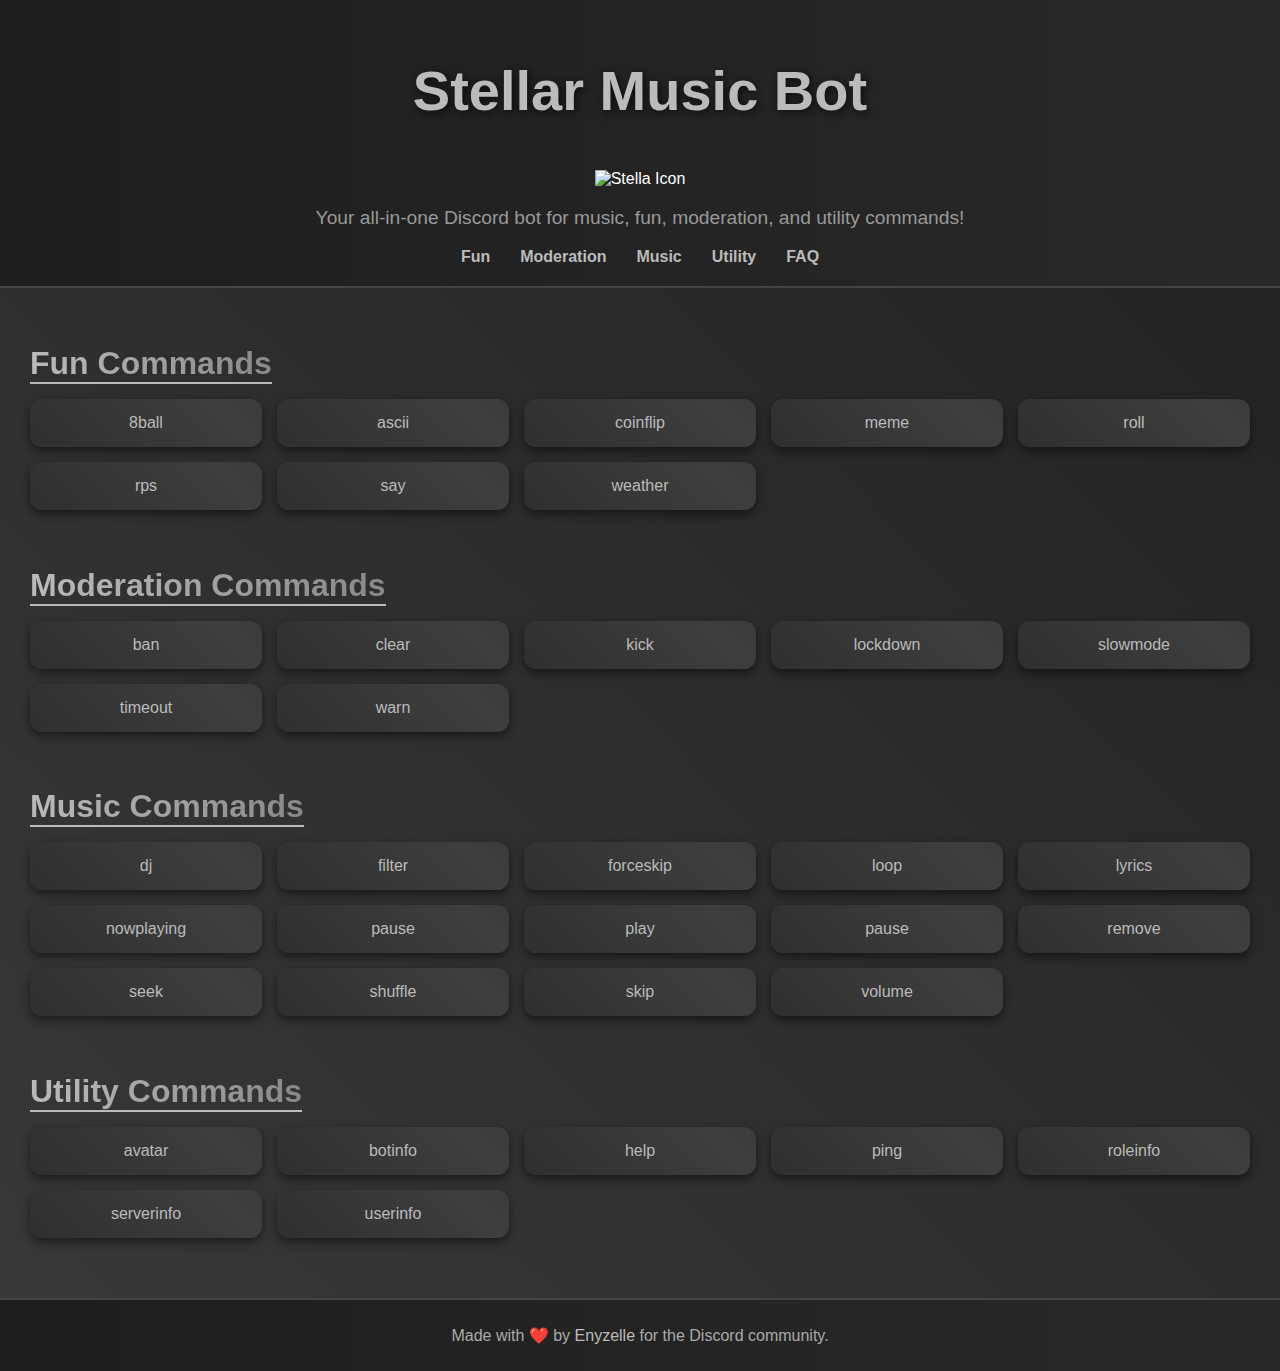
==== commands.html @ a05f5c88 "Add files via upload" ====
<!DOCTYPE html>
<html lang="en">
<head>
    <meta charset="UTF-8">
    <meta name="viewport" content="width=device-width, initial-scale=1.0">
    <meta name="description" content="Command List for Stellar Music Bot">
    <link rel="icon" type="image/x-icon" href="assets/img/logo.png">
    <title>Stellar Music Bot Commands</title>
    <style>
        body {
            margin: 0;
            font-family: Arial, sans-serif;
            background: linear-gradient(45deg, #2c2c2c, #3e3e3e, #1e1e1e, #292929);
            background-size: 400% 400%;
            animation: gradientBG 15s ease infinite;
            color: #fff;
            overflow-x: hidden;
        }

        @keyframes gradientBG {
            0% { background-position: 0% 50%; }
            50% { background-position: 100% 50%; }
            100% { background-position: 0% 50%; }
        }

        header {
            text-align: center;
            padding: 20px;
            background: linear-gradient(to right, #1e1e1e, #292929);
            border-bottom: 2px solid #444;
            animation: headerMove 10s infinite alternate;
        }

        @keyframes headerMove {
            0% { background-position: 0%; }
            100% { background-position: 100%; }
        }

        header h1 {
            font-size: 3.5rem;
            color: #bbb;
            text-shadow: 2px 2px 8px rgba(0, 0, 0, 0.7);
        }

        header img {
            width: 80px;
            margin-top: 10px;
            animation: bounce 2s infinite;
        }

        @keyframes bounce {
            0%, 100% { transform: translateY(0); }
            50% { transform: translateY(-10px); }
        }

        header p {
            font-size: 1.2rem;
            color: #999;
        }

        nav {
            display: flex;
            justify-content: center;
            margin-top: 15px;
        }

        nav a {
            margin: 0 15px;
            text-decoration: none;
            color: #bbb;
            font-weight: bold;
            position: relative;
            overflow: hidden;
        }

        nav a::before {
            content: '';
            position: absolute;
            width: 100%;
            height: 3px;
            background: #bbb;
            bottom: 0;
            left: -100%;
            transition: 0.4s;
        }

        nav a:hover::before {
            left: 0;
        }

        .container {
            padding: 30px;
        }

        .category {
            margin-bottom: 30px;
        }

        .category h2 {
            font-size: 2rem;
            margin-bottom: 15px;
            border-bottom: 2px solid #bbb;
            display: inline-block;
            background: linear-gradient(to right, #bbb, #888);
            -webkit-background-clip: text;
            -webkit-text-fill-color: transparent;
        }

        .commands {
            display: grid;
            grid-template-columns: repeat(auto-fit, minmax(200px, 1fr));
            gap: 15px;
        }

        .command {
            background: linear-gradient(45deg, #2c2c2c, #3e3e3e, #2c2c2c);
            background-size: 200% 200%;
            padding: 15px;
            border-radius: 12px;
            box-shadow: 0 4px 10px rgba(0, 0, 0, 0.5);
            text-align: center;
            font-size: 1rem;
            transition: transform 0.3s, background 0.5s;
            color: #bbb;
            cursor: pointer;
        }

        .command:hover {
            transform: scale(1.1);
            background: linear-gradient(to right, #bbb, #888);
            color: #000;
        }

        footer {
            text-align: center;
            padding: 10px;
            background: linear-gradient(to right, #1e1e1e, #292929);
            border-top: 2px solid #444;
            color: #aaa;
            animation: footerMove 10s infinite alternate;
        }

        @keyframes footerMove {
            0% { background-position: 100%; }
            100% { background-position: 0%; }
        }

        footer a {
            color: #bbb;
            text-decoration: none;
        }

        /* Modal Styles */
        .modal {
            display: none;
            position: fixed;
            top: 0;
            left: 0;
            width: 100%;
            height: 100%;
            background: rgba(0, 0, 0, 0.8);
            justify-content: center;
            align-items: center;
        }

        .modal-content {
            background: #292929;
            padding: 20px;
            border-radius: 12px;
            text-align: center;
            color: #fff;
            width: 80%;
            max-width: 500px;
        }

        .modal-content h3 {
            margin-bottom: 15px;
        }

        .modal-content p {
            font-size: 1rem;
        }

        .close {
            background: #bbb;
            color: #000;
            border: none;
            padding: 10px 20px;
            border-radius: 8px;
            cursor: pointer;
            margin-top: 15px;
        }
    </style>
</head>
<body>
    <header>
        <h1>Stellar Music Bot</h1>
        <img src="assets/img/logo.png" alt="Stella Icon" width="10000">
        <p>Your all-in-one Discord bot for music, fun, moderation, and utility commands!</p>
        <nav>
            <a href="#fun">Fun</a>
            <a href="#moderation">Moderation</a>
            <a href="#music">Music</a>
            <a href="#utility">Utility</a>
            <a href="faq.html">FAQ</a>
        </nav>
    </header>

    <div class="container">
        <div class="category" id="fun">
            <h2>Fun Commands</h2>
            <div class="commands">
                <div class="command" data-command="!8ball" data-description="Ask the magic 8-ball a question.">8ball</div>
                <div class="command" data-command="!ascii" data-description="Convert text to ASCII art.">ascii</div>
                <div class="command" data-command="!coinflip" data-description="Flip a coin.">coinflip</div>
                <div class="command" data-command="!meme" data-description="Get a random meme.">meme</div>
                <div class="command" data-command="!roll" data-description="Roll a dice with custom sides.">roll</div>
                <div class="command" data-command="!rps" data-description="Play Rock, Paper, Scissors.">rps</div>
                <div class="command" data-command="!say" data-description="Make the bot say something.">say</div>
                <div class="command" data-command="!weather" data-description="Get weather information for a location.">weather</div>
            </div>
        </div>

        <div class="category" id="moderation">
            <h2>Moderation Commands</h2>
            <div class="commands">
                <div class="command" data-command="!ban" data-description="Ban a member from the server.">ban</div>
                <div class="command" data-command="!clear" data-description="Clear messages from the channel.">clear</div>
                <div class="command" data-command="!kick" data-description="Kick a member from the server.">kick</div>
                <div class="command" data-command="!lockdown" data-description="Lock/unlock the current channel.">lockdown</div>
                <div class="command" data-command="!slowmode" data-description="Set channel slowmode.">slowmode</div>
                <div class="command" data-command="!timeout" data-description="Timeout a member.">timeout</div>
                <div class="command" data-command="!warn" data-description="Warn a member.">warn</div>
            </div>
        </div>

        <div class="category" id="music">
            <h2>Music Commands</h2>
            <div class="commands">
                <div class="command" data-command="!dj" data-description="Manage DJ role settings.">dj</div>
                <div class="command" data-command="!filter" data-description="Apply audio filters to the music.">filter</div>
                <div class="command" data-command="!forceskip" data-description="Force skip the current song (DJ only).">forceskip</div>
                <div class="command" data-command="!loop" data-description="Toggle loop mode (off/track/queue).">loop</div>
                <div class="command" data-command="!lyrics" data-description="Get lyrics for the current song or search for lyrics.">lyrics</div>
                <div class="command" data-command="!nowplaying" data-description="Show currently playing track.">nowplaying</div>
                <div class="command" data-command="!pause" data-description="Pause the current track.">pause</div>
                <div class="command" data-command="!play" data-description="Play a song or add it to queue.">play</div>
                <div class="command" data-command="!queue" data-description="Display the current queue.">pause</div>
                <div class="command" data-command="!remove" data-description="Remove a song from the queue (DJ only).">remove</div>
                <div class="command" data-command="!seek" data-description="Seek to a specific position in the current track.">seek</div>
                <div class="command" data-command="!shuffle" data-description="Shuffle the current queue.">shuffle</div>
                <div class="command" data-command="!skip" data-description="Skip the current song.">skip</div>
                <div class="command" data-command="!volume" data-description="Adjust the music volume.">volume</div>
            </div>
        </div>

        <div class="category" id="utility">
            <h2>Utility Commands</h2>
            <div class="commands">
                <div class="command" data-command="!avatar" data-description="Get user avatar.">avatar</div>
                <div class="command" data-command="!botinfo" data-description="Display bot information.">botinfo</div>
                <div class="command" data-command="!help" data-description="Shows all of the bot\'s commands.">help</div>
                <div class="command" data-command="!ping" data-description="Check bot latency.">ping</div>
                <div class="command" data-command="!roleinfo" data-description="Get information about a role.">roleinfo</div>
                <div class="command" data-command="!serverinfo" data-description="Display information about the server.">serverinfo</div>
                <div class="command" data-command="!userinfo" data-description="Display information about a user.">userinfo</div>
            </div>
        </div>
    </div>

    <footer>
        <p>Made with ❤️ by <a href="https://github.com/Enyzelle">Enyzelle</a> for the Discord community.</p>
    </footer>

    <div class="modal" id="commandModal">
        <div class="modal-content">
            <h3 id="modalCommand"></h3>
            <p id="modalDescription"></p>
            <button class="close" onclick="closeModal()">Close</button>
        </div>
    </div>

    <script>
        const commands = document.querySelectorAll('.command');
        const modal = document.getElementById('commandModal');
        const modalCommand = document.getElementById('modalCommand');
        const modalDescription = document.getElementById('modalDescription');

        commands.forEach(command => {
            command.addEventListener('click', () => {
                modalCommand.textContent = `Command: ${command.dataset.command}`;
                modalDescription.textContent = `Description: ${command.dataset.description}`;
                modal.style.display = 'flex';
            });
        });

        function closeModal() {
            modal.style.display = 'none';
        }
    </script>
</body>
</html>
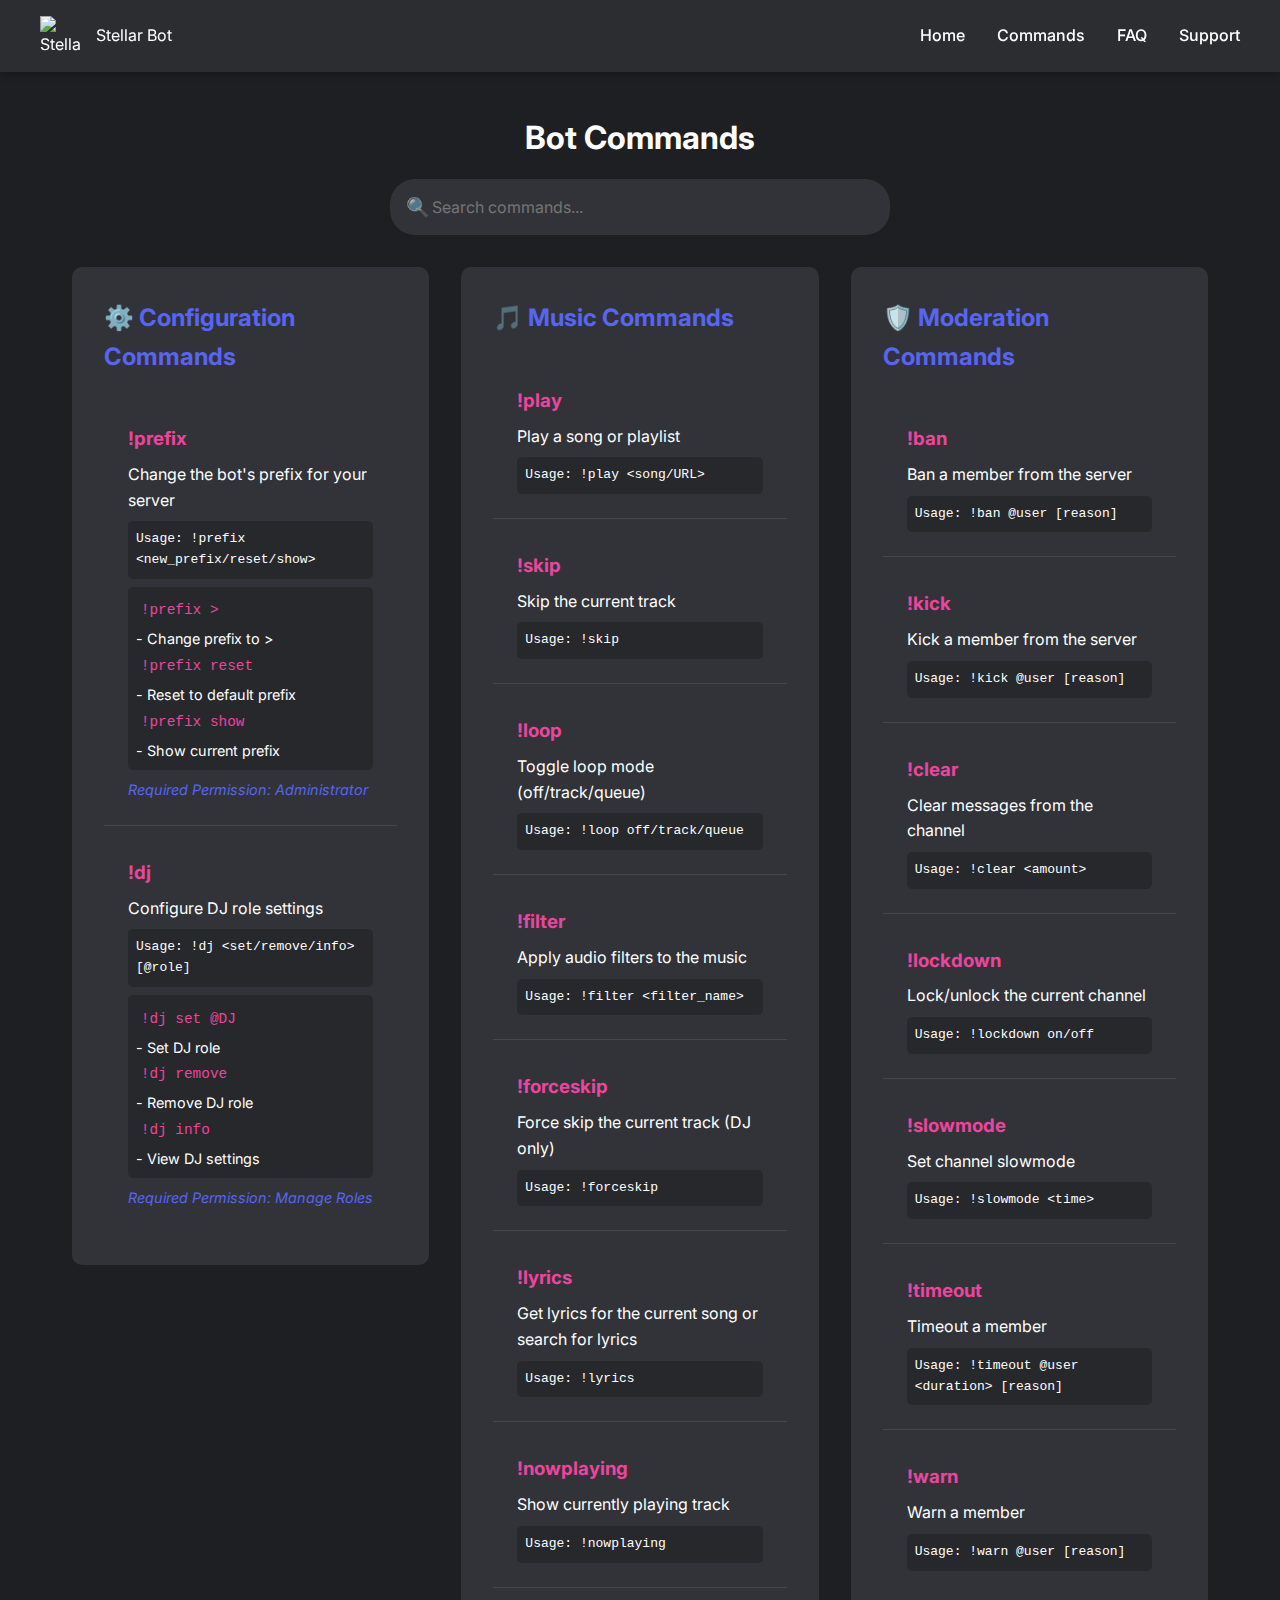
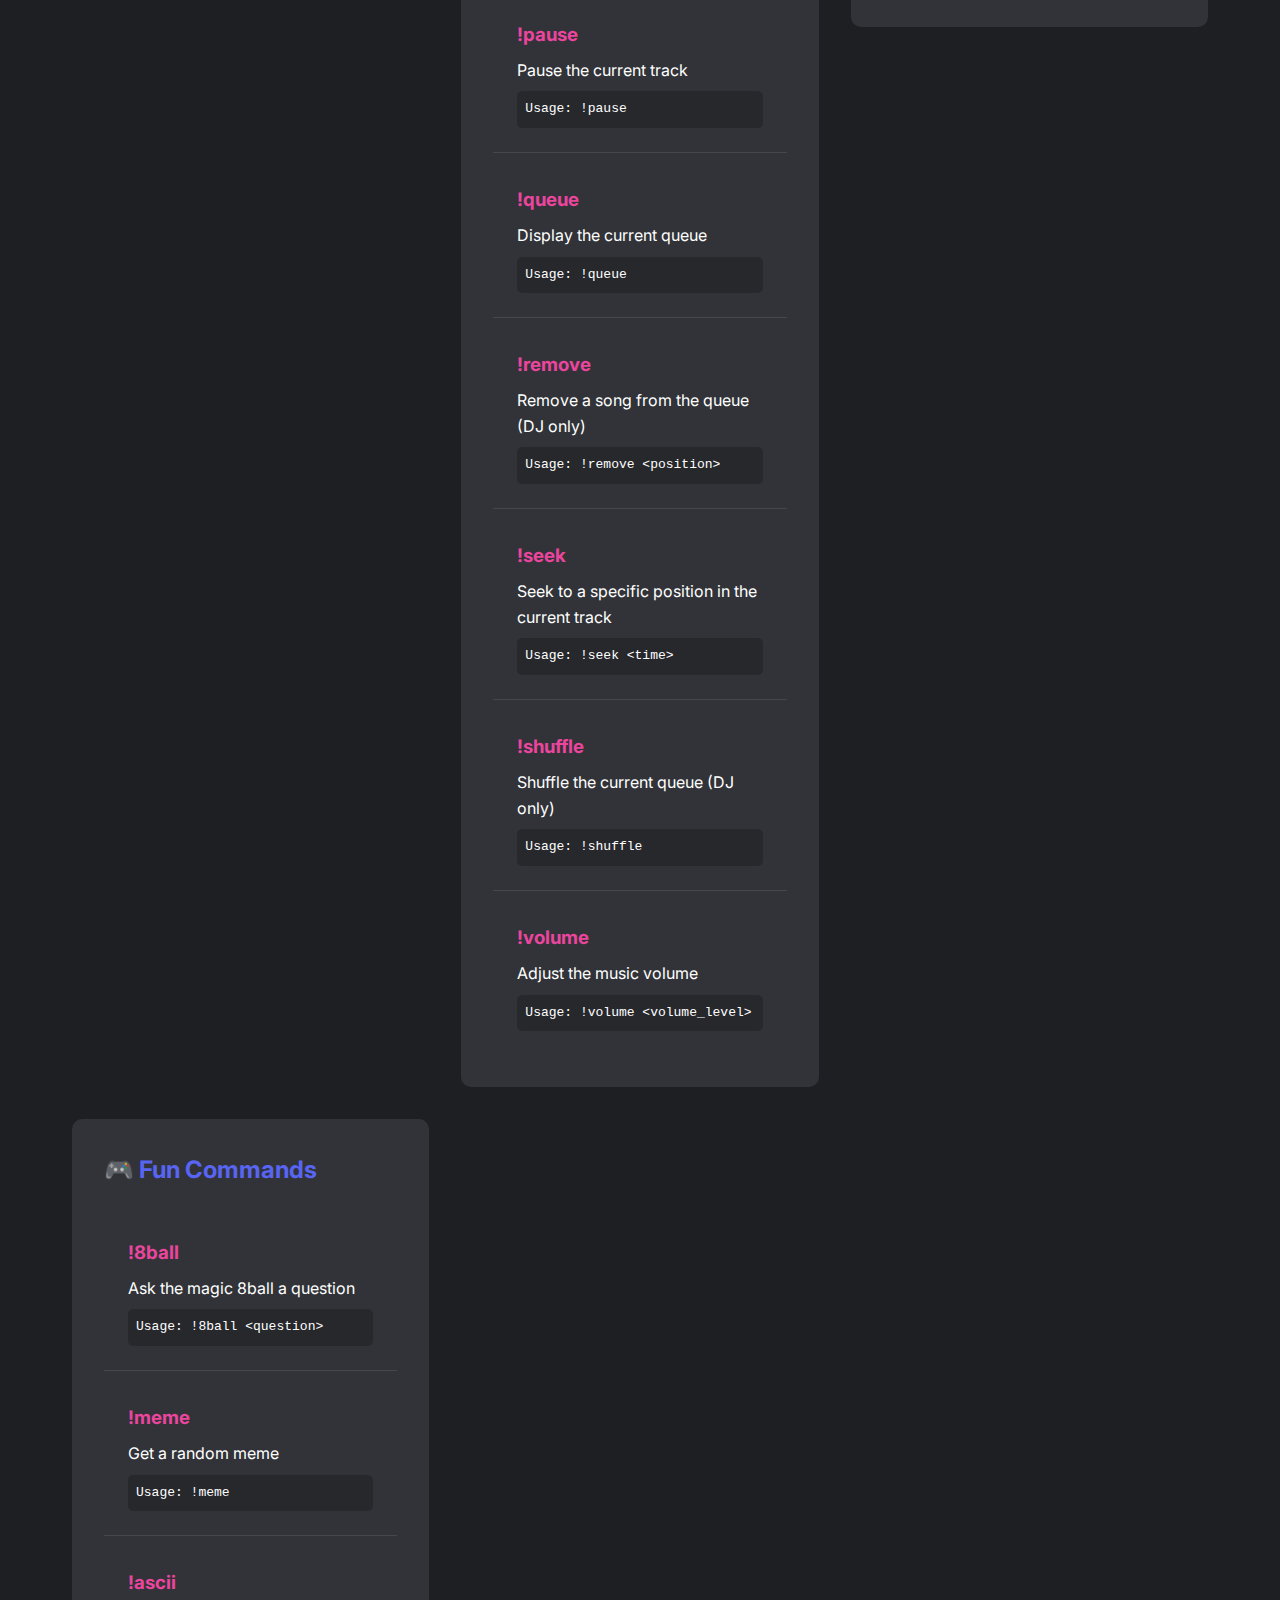
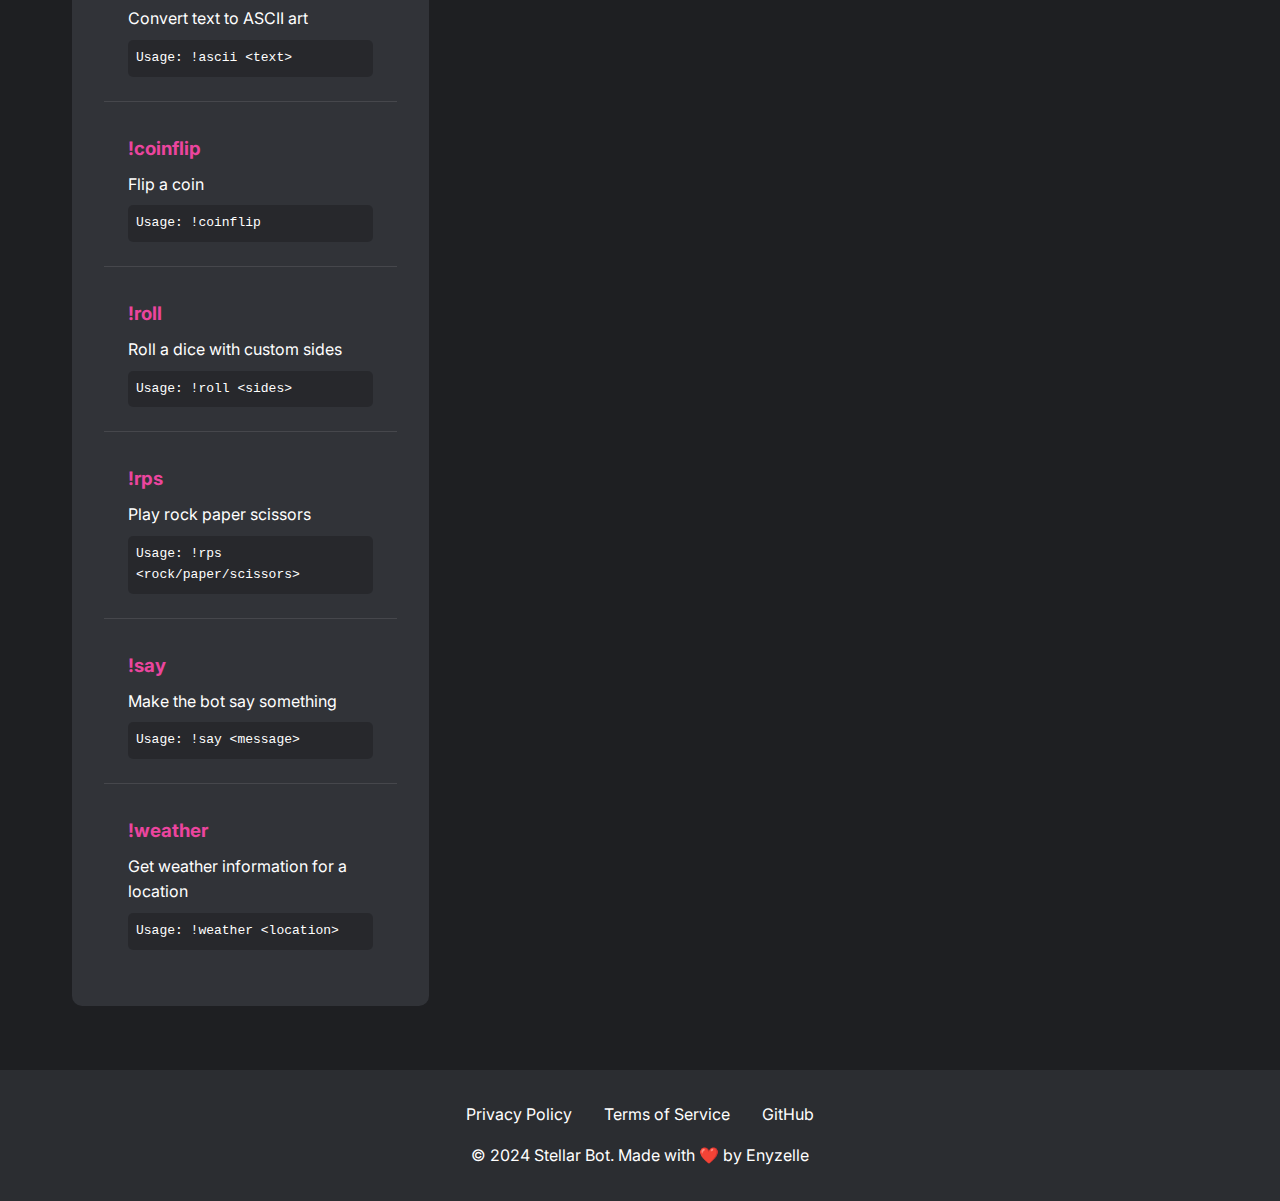
==== commit 3c04911c: "Add files via upload" ====
--- a/commands.html
+++ b/commands.html
@@ -3,300 +3,246 @@
 <head>
     <meta charset="UTF-8">
     <meta name="viewport" content="width=device-width, initial-scale=1.0">
-    <meta name="description" content="Command List for Stellar Music Bot">
-    <link rel="icon" type="image/x-icon" href="assets/img/logo.png">
-    <title>Stellar Music Bot Commands</title>
-    <style>
-        body {
-            margin: 0;
-            font-family: Arial, sans-serif;
-            background: linear-gradient(45deg, #2c2c2c, #3e3e3e, #1e1e1e, #292929);
-            background-size: 400% 400%;
-            animation: gradientBG 15s ease infinite;
-            color: #fff;
-            overflow-x: hidden;
-        }
-
-        @keyframes gradientBG {
-            0% { background-position: 0% 50%; }
-            50% { background-position: 100% 50%; }
-            100% { background-position: 0% 50%; }
-        }
-
-        header {
-            text-align: center;
-            padding: 20px;
-            background: linear-gradient(to right, #1e1e1e, #292929);
-            border-bottom: 2px solid #444;
-            animation: headerMove 10s infinite alternate;
-        }
-
-        @keyframes headerMove {
-            0% { background-position: 0%; }
-            100% { background-position: 100%; }
-        }
-
-        header h1 {
-            font-size: 3.5rem;
-            color: #bbb;
-            text-shadow: 2px 2px 8px rgba(0, 0, 0, 0.7);
-        }
-
-        header img {
-            width: 80px;
-            margin-top: 10px;
-            animation: bounce 2s infinite;
-        }
-
-        @keyframes bounce {
-            0%, 100% { transform: translateY(0); }
-            50% { transform: translateY(-10px); }
-        }
-
-        header p {
-            font-size: 1.2rem;
-            color: #999;
-        }
-
-        nav {
-            display: flex;
-            justify-content: center;
-            margin-top: 15px;
-        }
-
-        nav a {
-            margin: 0 15px;
-            text-decoration: none;
-            color: #bbb;
-            font-weight: bold;
-            position: relative;
-            overflow: hidden;
-        }
-
-        nav a::before {
-            content: '';
-            position: absolute;
-            width: 100%;
-            height: 3px;
-            background: #bbb;
-            bottom: 0;
-            left: -100%;
-            transition: 0.4s;
-        }
-
-        nav a:hover::before {
-            left: 0;
-        }
-
-        .container {
-            padding: 30px;
-        }
-
-        .category {
-            margin-bottom: 30px;
-        }
-
-        .category h2 {
-            font-size: 2rem;
-            margin-bottom: 15px;
-            border-bottom: 2px solid #bbb;
-            display: inline-block;
-            background: linear-gradient(to right, #bbb, #888);
-            -webkit-background-clip: text;
-            -webkit-text-fill-color: transparent;
-        }
-
-        .commands {
-            display: grid;
-            grid-template-columns: repeat(auto-fit, minmax(200px, 1fr));
-            gap: 15px;
-        }
-
-        .command {
-            background: linear-gradient(45deg, #2c2c2c, #3e3e3e, #2c2c2c);
-            background-size: 200% 200%;
-            padding: 15px;
-            border-radius: 12px;
-            box-shadow: 0 4px 10px rgba(0, 0, 0, 0.5);
-            text-align: center;
-            font-size: 1rem;
-            transition: transform 0.3s, background 0.5s;
-            color: #bbb;
-            cursor: pointer;
-        }
-
-        .command:hover {
-            transform: scale(1.1);
-            background: linear-gradient(to right, #bbb, #888);
-            color: #000;
-        }
-
-        footer {
-            text-align: center;
-            padding: 10px;
-            background: linear-gradient(to right, #1e1e1e, #292929);
-            border-top: 2px solid #444;
-            color: #aaa;
-            animation: footerMove 10s infinite alternate;
-        }
-
-        @keyframes footerMove {
-            0% { background-position: 100%; }
-            100% { background-position: 0%; }
-        }
-
-        footer a {
-            color: #bbb;
-            text-decoration: none;
-        }
-
-        /* Modal Styles */
-        .modal {
-            display: none;
-            position: fixed;
-            top: 0;
-            left: 0;
-            width: 100%;
-            height: 100%;
-            background: rgba(0, 0, 0, 0.8);
-            justify-content: center;
-            align-items: center;
-        }
-
-        .modal-content {
-            background: #292929;
-            padding: 20px;
-            border-radius: 12px;
-            text-align: center;
-            color: #fff;
-            width: 80%;
-            max-width: 500px;
-        }
-
-        .modal-content h3 {
-            margin-bottom: 15px;
-        }
-
-        .modal-content p {
-            font-size: 1rem;
-        }
-
-        .close {
-            background: #bbb;
-            color: #000;
-            border: none;
-            padding: 10px 20px;
-            border-radius: 8px;
-            cursor: pointer;
-            margin-top: 15px;
-        }
-    </style>
+    <title>Commands - Stellar Bot</title>
+    <link rel="stylesheet" href="css/style.css">
+    <link rel="preconnect" href="https://fonts.googleapis.com">
+    <link rel="preconnect" href="https://fonts.gstatic.com" crossorigin>
+    <link href="https://fonts.googleapis.com/css2?family=Inter:wght@400;500;600;700&display=swap" rel="stylesheet">
+    <link rel="icon" type="image/png" href="assets/logo.png">
 </head>
 <body>
-    <header>
-        <h1>Stellar Music Bot</h1>
-        <img src="assets/img/logo.png" alt="Stella Icon" width="10000">
-        <p>Your all-in-one Discord bot for music, fun, moderation, and utility commands!</p>
-        <nav>
-            <a href="#fun">Fun</a>
-            <a href="#moderation">Moderation</a>
-            <a href="#music">Music</a>
-            <a href="#utility">Utility</a>
-            <a href="faq.html">FAQ</a>
-        </nav>
-    </header>
-
-    <div class="container">
-        <div class="category" id="fun">
-            <h2>Fun Commands</h2>
-            <div class="commands">
-                <div class="command" data-command="!8ball" data-description="Ask the magic 8-ball a question.">8ball</div>
-                <div class="command" data-command="!ascii" data-description="Convert text to ASCII art.">ascii</div>
-                <div class="command" data-command="!coinflip" data-description="Flip a coin.">coinflip</div>
-                <div class="command" data-command="!meme" data-description="Get a random meme.">meme</div>
-                <div class="command" data-command="!roll" data-description="Roll a dice with custom sides.">roll</div>
-                <div class="command" data-command="!rps" data-description="Play Rock, Paper, Scissors.">rps</div>
-                <div class="command" data-command="!say" data-description="Make the bot say something.">say</div>
-                <div class="command" data-command="!weather" data-description="Get weather information for a location.">weather</div>
-            </div>
-        </div>
-
-        <div class="category" id="moderation">
-            <h2>Moderation Commands</h2>
-            <div class="commands">
-                <div class="command" data-command="!ban" data-description="Ban a member from the server.">ban</div>
-                <div class="command" data-command="!clear" data-description="Clear messages from the channel.">clear</div>
-                <div class="command" data-command="!kick" data-description="Kick a member from the server.">kick</div>
-                <div class="command" data-command="!lockdown" data-description="Lock/unlock the current channel.">lockdown</div>
-                <div class="command" data-command="!slowmode" data-description="Set channel slowmode.">slowmode</div>
-                <div class="command" data-command="!timeout" data-description="Timeout a member.">timeout</div>
-                <div class="command" data-command="!warn" data-description="Warn a member.">warn</div>
-            </div>
-        </div>
-
-        <div class="category" id="music">
-            <h2>Music Commands</h2>
-            <div class="commands">
-                <div class="command" data-command="!dj" data-description="Manage DJ role settings.">dj</div>
-                <div class="command" data-command="!filter" data-description="Apply audio filters to the music.">filter</div>
-                <div class="command" data-command="!forceskip" data-description="Force skip the current song (DJ only).">forceskip</div>
-                <div class="command" data-command="!loop" data-description="Toggle loop mode (off/track/queue).">loop</div>
-                <div class="command" data-command="!lyrics" data-description="Get lyrics for the current song or search for lyrics.">lyrics</div>
-                <div class="command" data-command="!nowplaying" data-description="Show currently playing track.">nowplaying</div>
-                <div class="command" data-command="!pause" data-description="Pause the current track.">pause</div>
-                <div class="command" data-command="!play" data-description="Play a song or add it to queue.">play</div>
-                <div class="command" data-command="!queue" data-description="Display the current queue.">pause</div>
-                <div class="command" data-command="!remove" data-description="Remove a song from the queue (DJ only).">remove</div>
-                <div class="command" data-command="!seek" data-description="Seek to a specific position in the current track.">seek</div>
-                <div class="command" data-command="!shuffle" data-description="Shuffle the current queue.">shuffle</div>
-                <div class="command" data-command="!skip" data-description="Skip the current song.">skip</div>
-                <div class="command" data-command="!volume" data-description="Adjust the music volume.">volume</div>
-            </div>
-        </div>
-
-        <div class="category" id="utility">
-            <h2>Utility Commands</h2>
-            <div class="commands">
-                <div class="command" data-command="!avatar" data-description="Get user avatar.">avatar</div>
-                <div class="command" data-command="!botinfo" data-description="Display bot information.">botinfo</div>
-                <div class="command" data-command="!help" data-description="Shows all of the bot\'s commands.">help</div>
-                <div class="command" data-command="!ping" data-description="Check bot latency.">ping</div>
-                <div class="command" data-command="!roleinfo" data-description="Get information about a role.">roleinfo</div>
-                <div class="command" data-command="!serverinfo" data-description="Display information about the server.">serverinfo</div>
-                <div class="command" data-command="!userinfo" data-description="Display information about a user.">userinfo</div>
+    <!-- Navigation -->
+    <nav class="navbar">
+        <div class="nav-container">
+            <div class="nav-logo">
+                <img src="assets/logo.png" alt="Stellar Bot Logo">
+                <span>Stellar Bot</span>
+            </div>
+            <div class="nav-links">
+                <a href="index.html">Home</a>
+                <a href="commands.html" class="active">Commands</a>
+                <a href="faq.html">FAQ</a>
+                <a href="https://discord.gg/your-server" target="_blank">Support</a>
+            </div>
+            <button class="mobile-menu-btn">☰</button>
+        </div>
+    </nav>
+
+    <!-- Commands Section -->
+    <div class="commands-container">
+        <div class="commands-header">
+            <h1>Bot Commands</h1>
+            <div class="search-box">
+                <input type="text" id="command-search" placeholder="Search commands...">
+            </div>
+        </div>
+
+        <div class="commands-grid">
+            <!-- Configuration Commands -->
+            <div class="command-category">
+                <h2>⚙️ Configuration Commands</h2>
+                <div class="command-list">
+                    <div class="command-item">
+                        <h3>!prefix</h3>
+                        <p>Change the bot's prefix for your server</p>
+                        <span class="usage">Usage: !prefix &lt;new_prefix/reset/show&gt;</span>
+                        <div class="command-examples">
+                            <code>!prefix ></code> - Change prefix to >
+                            <code>!prefix reset</code> - Reset to default prefix
+                            <code>!prefix show</code> - Show current prefix
+                        </div>
+                        <span class="permission">Required Permission: Administrator</span>
+                    </div>
+                    <div class="command-item">
+                        <h3>!dj</h3>
+                        <p>Configure DJ role settings</p>
+                        <span class="usage">Usage: !dj &lt;set/remove/info&gt; [@role]</span>
+                        <div class="command-examples">
+                            <code>!dj set @DJ</code> - Set DJ role
+                            <code>!dj remove</code> - Remove DJ role
+                            <code>!dj info</code> - View DJ settings
+                        </div>
+                        <span class="permission">Required Permission: Manage Roles</span>
+                    </div>
+                </div>
+            </div>
+
+            <!-- Music Commands -->
+            <div class="command-category">
+                <h2>🎵 Music Commands</h2>
+                <div class="command-list">
+                    <div class="command-item">
+                        <h3>!play</h3>
+                        <p>Play a song or playlist</p>
+                        <span class="usage">Usage: !play &lt;song/URL&gt;</span>
+                    </div>
+                    <div class="command-item">
+                        <h3>!skip</h3>
+                        <p>Skip the current track</p>
+                        <span class="usage">Usage: !skip</span>
+                    </div>
+                    <div class="command-item">
+                        <h3>!loop</h3>
+                        <p>Toggle loop mode (off/track/queue)</p>
+                        <span class="usage">Usage: !loop off/track/queue</span>
+                    </div>
+                    <div class="command-item">
+                        <h3>!filter</h3>
+                        <p>Apply audio filters to the music</p>
+                        <span class="usage">Usage: !filter &lt;filter_name&gt;</span>
+                    </div>
+                    <div class="command-item">
+                        <h3>!forceskip</h3>
+                        <p>Force skip the current track (DJ only)</p>
+                        <span class="usage">Usage: !forceskip</span>
+                    </div>
+                    <div class="command-item">
+                        <h3>!lyrics</h3>
+                        <p>Get lyrics for the current song or search for lyrics</p>
+                        <span class="usage">Usage: !lyrics</span>
+                    </div>
+                    <div class="command-item">
+                        <h3>!nowplaying</h3>
+                        <p>Show currently playing track</p>
+                        <span class="usage">Usage: !nowplaying</span>
+                    </div>
+                    <div class="command-item">
+                        <h3>!pause</h3>
+                        <p>Pause the current track</p>
+                        <span class="usage">Usage: !pause</span>
+                    </div>
+                    <div class="command-item">
+                        <h3>!queue</h3>
+                        <p>Display the current queue</p>
+                        <span class="usage">Usage: !queue</span>
+                    </div>
+                    <div class="command-item">
+                        <h3>!remove</h3>
+                        <p>Remove a song from the queue (DJ only)</p>
+                        <span class="usage">Usage: !remove &lt;position&gt;</span>
+                    </div>
+                    <div class="command-item">
+                        <h3>!seek</h3>
+                        <p>Seek to a specific position in the current track</p>
+                        <span class="usage">Usage: !seek &lt;time&gt;</span>
+                    </div>
+                    <div class="command-item">
+                        <h3>!shuffle</h3>
+                        <p>Shuffle the current queue (DJ only)</p>
+                        <span class="usage">Usage: !shuffle</span>
+                    </div>
+                    <div class="command-item">
+                        <h3>!volume</h3>
+                        <p>Adjust the music volume</p>
+                        <span class="usage">Usage: !volume &lt;volume_level&gt;</span>
+                    </div>
+                    <!-- Add more music commands -->
+                </div>
+            </div>
+
+            <!-- Moderation Commands -->
+            <div class="command-category">
+                <h2>🛡️ Moderation Commands</h2>
+                <div class="command-list">
+                    <div class="command-item">
+                        <h3>!ban</h3>
+                        <p>Ban a member from the server</p>
+                        <span class="usage">Usage: !ban @user [reason]</span>
+                    </div>
+                    <div class="command-item">
+                        <h3>!kick</h3>
+                        <p>Kick a member from the server</p>
+                        <span class="usage">Usage: !kick @user [reason]</span>
+                    </div>
+                    <div class="command-item">
+                        <h3>!clear</h3>
+                        <p>Clear messages from the channel</p>
+                        <span class="usage">Usage: !clear &lt;amount&gt;</span>
+                    </div>
+                    <div class="command-item">
+                        <h3>!lockdown</h3>
+                        <p>Lock/unlock the current channel</p>
+                        <span class="usage">Usage: !lockdown on/off</span>
+                    </div>
+                    <div class="command-item">
+                        <h3>!slowmode</h3>
+                        <p>Set channel slowmode</p>
+                        <span class="usage">Usage: !slowmode &lt;time&gt;</span>
+                    </div>
+                    <div class="command-item">
+                        <h3>!timeout</h3>
+                        <p>Timeout a member</p>
+                        <span class="usage">Usage: !timeout @user &lt;duration&gt; [reason]</span>
+                    </div>
+                    <div class="command-item">
+                        <h3>!warn</h3>
+                        <p>Warn a member</p>
+                        <span class="usage">Usage: !warn @user [reason]</span>
+                    </div>
+                    <!-- Add more moderation commands -->
+                </div>
+            </div>
+
+            <!-- Fun Commands -->
+            <div class="command-category">
+                <h2>🎮 Fun Commands</h2>
+                <div class="command-list">
+                    <div class="command-item">
+                        <h3>!8ball</h3>
+                        <p>Ask the magic 8ball a question</p>
+                        <span class="usage">Usage: !8ball &lt;question&gt;</span>
+                    </div>
+                    <div class="command-item">
+                        <h3>!meme</h3>
+                        <p>Get a random meme</p>
+                        <span class="usage">Usage: !meme</span>
+                    </div>
+                    <div class="command-item">
+                        <h3>!ascii</h3>
+                        <p>Convert text to ASCII art</p>
+                        <span class="usage">Usage: !ascii &lt;text&gt;</span>
+                    </div>
+                    <div class="command-item">
+                        <h3>!coinflip</h3>
+                        <p>Flip a coin</p>
+                        <span class="usage">Usage: !coinflip</span>
+                    </div>
+                    <div class="command-item">
+                        <h3>!roll</h3>
+                        <p>Roll a dice with custom sides</p>
+                        <span class="usage">Usage: !roll &lt;sides&gt;</span>
+                    </div>
+                    <div class="command-item">
+                        <h3>!rps</h3>
+                        <p>Play rock paper scissors</p>
+                        <span class="usage">Usage: !rps &lt;rock/paper/scissors&gt;</span>
+                    </div>
+                    <div class="command-item">
+                        <h3>!say</h3>
+                        <p>Make the bot say something</p>
+                        <span class="usage">Usage: !say &lt;message&gt;</span>
+                    </div>
+                    <div class="command-item">
+                        <h3>!weather</h3>
+                        <p>Get weather information for a location</p>
+                        <span class="usage">Usage: !weather &lt;location&gt;</span>
+                    </div>
+                    <!-- Add more fun commands -->
+                </div>
             </div>
         </div>
     </div>
 
-    <footer>
-        <p>Made with ❤️ by <a href="https://github.com/Enyzelle">Enyzelle</a> for the Discord community.</p>
+    <!-- Footer -->
+    <footer class="footer">
+        <div class="footer-links">
+            <a href="privacy.html">Privacy Policy</a>
+            <a href="terms.html">Terms of Service</a>
+            <a href="https://github.com/Enyzelle/Stellar-Bot" target="_blank">GitHub</a>
+        </div>
+        <p>© 2024 Stellar Bot. Made with ❤️ by Enyzelle</p>
     </footer>
 
-    <div class="modal" id="commandModal">
-        <div class="modal-content">
-            <h3 id="modalCommand"></h3>
-            <p id="modalDescription"></p>
-            <button class="close" onclick="closeModal()">Close</button>
-        </div>
-    </div>
-
-    <script>
-        const commands = document.querySelectorAll('.command');
-        const modal = document.getElementById('commandModal');
-        const modalCommand = document.getElementById('modalCommand');
-        const modalDescription = document.getElementById('modalDescription');
-
-        commands.forEach(command => {
-            command.addEventListener('click', () => {
-                modalCommand.textContent = `Command: ${command.dataset.command}`;
-                modalDescription.textContent = `Description: ${command.dataset.description}`;
-                modal.style.display = 'flex';
-            });
-        });
-
-        function closeModal() {
-            modal.style.display = 'none';
-        }
-    </script>
+    <script src="js/main.js"></script>
 </body>
-</html>
+</html> --- a/css/style.css
+++ b/css/style.css
@@ -0,0 +1,491 @@
+/* Global Styles */
+:root {
+    --primary: #2B2D31;
+    --secondary: #5865F2;
+    --accent: #EB459E;
+    --text: #FFFFFF;
+    --background: #1E1F22;
+    --card-bg: #313338;
+}
+
+* {
+    margin: 0;
+    padding: 0;
+    box-sizing: border-box;
+    font-family: 'Inter', sans-serif;
+}
+
+body {
+    background-color: var(--background);
+    color: var(--text);
+    line-height: 1.6;
+}
+
+/* Navigation */
+.navbar {
+    background-color: var(--primary);
+    padding: 1rem 2rem;
+    position: fixed;
+    width: 100%;
+    top: 0;
+    z-index: 1000;
+    box-shadow: 0 2px 10px rgba(0, 0, 0, 0.3);
+}
+
+.nav-container {
+    max-width: 1200px;
+    margin: 0 auto;
+    display: flex;
+    justify-content: space-between;
+    align-items: center;
+}
+
+.nav-logo {
+    display: flex;
+    align-items: center;
+    gap: 1rem;
+}
+
+.nav-logo img {
+    width: 40px;
+    height: 40px;
+}
+
+.nav-links {
+    display: flex;
+    gap: 2rem;
+}
+
+.nav-links a {
+    color: var(--text);
+    text-decoration: none;
+    font-weight: 500;
+    transition: color 0.3s;
+}
+
+.nav-links a:hover {
+    color: var(--secondary);
+}
+
+/* Hero Section */
+.hero {
+    padding: 8rem 2rem 6rem;
+    text-align: center;
+    background: linear-gradient(135deg, var(--primary), var(--secondary));
+    position: relative;
+    overflow: hidden;
+}
+
+.hero h1 {
+    font-size: 3.5rem;
+    margin-bottom: 1rem;
+}
+
+.hero p {
+    font-size: 1.2rem;
+    margin-bottom: 2rem;
+    opacity: 0.9;
+}
+
+.cta-buttons {
+    display: flex;
+    gap: 1rem;
+    justify-content: center;
+}
+
+.button {
+    padding: 0.8rem 2rem;
+    border-radius: 50px;
+    text-decoration: none;
+    font-weight: 600;
+    transition: transform 0.3s;
+}
+
+.button:hover {
+    transform: translateY(-2px);
+}
+
+.button-primary {
+    background-color: var(--secondary);
+    color: var(--text);
+}
+
+.button-secondary {
+    background-color: var(--accent);
+    color: var(--text);
+}
+
+/* Features Section */
+.features {
+    padding: 4rem 2rem;
+    background-color: var(--background);
+}
+
+.features-grid {
+    display: grid;
+    grid-template-columns: repeat(auto-fit, minmax(300px, 1fr));
+    gap: 2rem;
+    max-width: 1200px;
+    margin: 0 auto;
+}
+
+.feature-card {
+    background-color: var(--card-bg);
+    padding: 2rem;
+    border-radius: 10px;
+    text-align: center;
+    transition: transform 0.3s;
+}
+
+.feature-card:hover {
+    transform: translateY(-5px);
+}
+
+.feature-card img {
+    width: 64px;
+    height: 64px;
+    margin-bottom: 1rem;
+}
+
+.feature-icon {
+    font-size: 3rem;
+    color: var(--secondary);
+    margin-bottom: 1rem;
+    transition: transform 0.3s;
+}
+
+.feature-card:hover .feature-icon {
+    transform: scale(1.1);
+    color: var(--accent);
+}
+
+/* Commands Page Styles */
+.commands-container {
+    max-width: 1200px;
+    margin: 7rem auto 2rem;
+    padding: 0 2rem;
+}
+
+.commands-grid {
+    display: grid;
+    grid-template-columns: repeat(auto-fit, minmax(300px, 1fr));
+    gap: 2rem;
+    align-items: start;
+}
+
+.command-category {
+    background-color: var(--card-bg);
+    padding: 2rem;
+    border-radius: 10px;
+    height: fit-content;
+}
+
+.command-list {
+    display: flex;
+    flex-direction: column;
+    gap: 0.5rem;
+}
+
+.command-item {
+    padding: 1rem;
+    border-bottom: 1px solid rgba(255, 255, 255, 0.1);
+}
+
+/* FAQ Page Styles */
+.faq-container {
+    max-width: 800px;
+    margin: 7rem auto 2rem;
+    padding: 0 2rem;
+}
+
+.faq-item {
+    background-color: var(--card-bg);
+    margin-bottom: 1rem;
+    border-radius: 10px;
+    overflow: hidden;
+}
+
+.faq-question {
+    padding: 1.5rem;
+    cursor: pointer;
+    display: flex;
+    justify-content: space-between;
+    align-items: center;
+}
+
+.faq-answer {
+    padding: 0 1.5rem;
+    max-height: 0;
+    overflow: hidden;
+    transition: max-height 0.3s;
+}
+
+.faq-item.active .faq-answer {
+    max-height: 500px;
+    padding: 1.5rem;
+}
+
+/* Footer */
+.footer {
+    background-color: var(--primary);
+    padding: 2rem;
+    text-align: center;
+    margin-top: 4rem;
+}
+
+.footer-links {
+    display: flex;
+    justify-content: center;
+    gap: 2rem;
+    margin-bottom: 1rem;
+}
+
+.footer-links a {
+    color: var(--text);
+    text-decoration: none;
+}
+
+/* Responsive Design */
+@media (max-width: 768px) {
+    .hero h1 {
+        font-size: 2.5rem;
+    }
+    
+    .nav-links {
+        display: none;
+    }
+    
+    .mobile-menu {
+        display: block;
+    }
+} 
+
+/* Commands Page Additional Styles */
+.commands-header {
+    margin-bottom: 2rem;
+    text-align: center;
+}
+
+.search-box {
+    position: relative;
+    max-width: 500px;
+    margin: 1rem auto;
+}
+
+.search-box input {
+    width: 100%;
+    padding: 1rem 1rem 1rem 2.5rem;
+    border: 2px solid transparent;
+    border-radius: 25px;
+    background-color: var(--card-bg);
+    color: var(--text);
+    font-size: 1rem;
+    transition: all 0.3s;
+}
+
+.search-box::before {
+    content: '🔍';
+    position: absolute;
+    left: 1rem;
+    top: 50%;
+    transform: translateY(-50%);
+    font-size: 1.2rem;
+    opacity: 0.7;
+}
+
+.search-box input:focus {
+    outline: none;
+    border-color: var(--secondary);
+    background-color: rgba(88, 101, 242, 0.1);
+}
+
+.no-results {
+    text-align: center;
+    padding: 2rem;
+    color: var(--text);
+    opacity: 0.7;
+    font-style: italic;
+    grid-column: 1 / -1;
+    background-color: var(--card-bg);
+    border-radius: 10px;
+    margin-top: 1rem;
+}
+
+/* Smooth transitions for search results */
+.command-item {
+    transition: all 0.3s ease;
+}
+
+.command-category {
+    transition: all 0.3s ease;
+}
+
+.command-category h2 {
+    margin-bottom: 1.5rem;
+    color: var(--secondary);
+}
+
+.usage {
+    display: block;
+    font-family: monospace;
+    background-color: rgba(0, 0, 0, 0.2);
+    padding: 0.5rem;
+    border-radius: 5px;
+    margin-top: 0.5rem;
+}
+
+/* FAQ Page Additional Styles */
+.faq-list {
+    margin-top: 2rem;
+}
+
+.arrow {
+    transition: transform 0.3s;
+}
+
+.faq-item.active .arrow {
+    transform: rotate(180deg);
+}
+
+.faq-answer ul {
+    margin-left: 1.5rem;
+    margin-top: 0.5rem;
+}
+
+.faq-answer code {
+    background-color: rgba(0, 0, 0, 0.2);
+    padding: 0.2rem 0.4rem;
+    border-radius: 4px;
+    font-family: monospace;
+}
+
+.faq-answer a {
+    color: var(--secondary);
+    text-decoration: none;
+}
+
+.faq-answer a:hover {
+    text-decoration: underline;
+}
+
+/* Statistics Section */
+.stats {
+    padding: 4rem 2rem;
+    background-color: var(--card-bg);
+    margin: 2rem 0;
+}
+
+.stats-container {
+    max-width: 1200px;
+    margin: 0 auto;
+    display: grid;
+    grid-template-columns: repeat(3, 1fr);
+    gap: 2rem;
+    text-align: center;
+}
+
+.stat-item {
+    padding: 2rem;
+    border-radius: 10px;
+    background-color: rgba(0, 0, 0, 0.2);
+    transition: transform 0.3s;
+}
+
+.stat-item:hover {
+    transform: translateY(-5px);
+}
+
+.stat-item h3 {
+    font-size: 2.5rem;
+    color: var(--secondary);
+    margin-bottom: 0.5rem;
+}
+
+.stat-item p {
+    font-size: 1.2rem;
+    color: var(--text);
+    opacity: 0.8;
+}
+
+/* Responsive stats */
+@media (max-width: 768px) {
+    .stats-container {
+        grid-template-columns: 1fr;
+    }
+} 
+
+/* Mobile Menu Styles */
+.mobile-menu-btn {
+    display: none;
+    background: none;
+    border: none;
+    color: var(--text);
+    font-size: 1.5rem;
+    cursor: pointer;
+    padding: 0.5rem;
+}
+
+@media (max-width: 768px) {
+    .mobile-menu-btn {
+        display: block;
+    }
+
+    .nav-links {
+        display: none;
+        position: absolute;
+        top: 100%;
+        left: 0;
+        right: 0;
+        background-color: var(--primary);
+        padding: 1rem;
+        flex-direction: column;
+        align-items: center;
+    }
+
+    .nav-links.active {
+        display: flex;
+    }
+} 
+
+/* Command Item Enhancements */
+.command-examples {
+    margin-top: 0.5rem;
+    padding: 0.5rem;
+    background-color: rgba(0, 0, 0, 0.2);
+    border-radius: 5px;
+    font-size: 0.9rem;
+}
+
+.command-examples code {
+    display: block;
+    padding: 0.3rem;
+    font-family: monospace;
+    color: var(--accent);
+}
+
+.permission {
+    display: block;
+    margin-top: 0.5rem;
+    font-size: 0.9rem;
+    color: var(--secondary);
+    font-style: italic;
+}
+
+.command-item {
+    padding: 1.5rem;
+    border-bottom: 1px solid rgba(255, 255, 255, 0.1);
+    transition: background-color 0.3s;
+}
+
+.command-item:hover {
+    background-color: rgba(255, 255, 255, 0.05);
+}
+
+.command-item h3 {
+    color: var(--accent);
+    margin-bottom: 0.5rem;
+}
+
+.command-item:last-child {
+    border-bottom: none;
+} 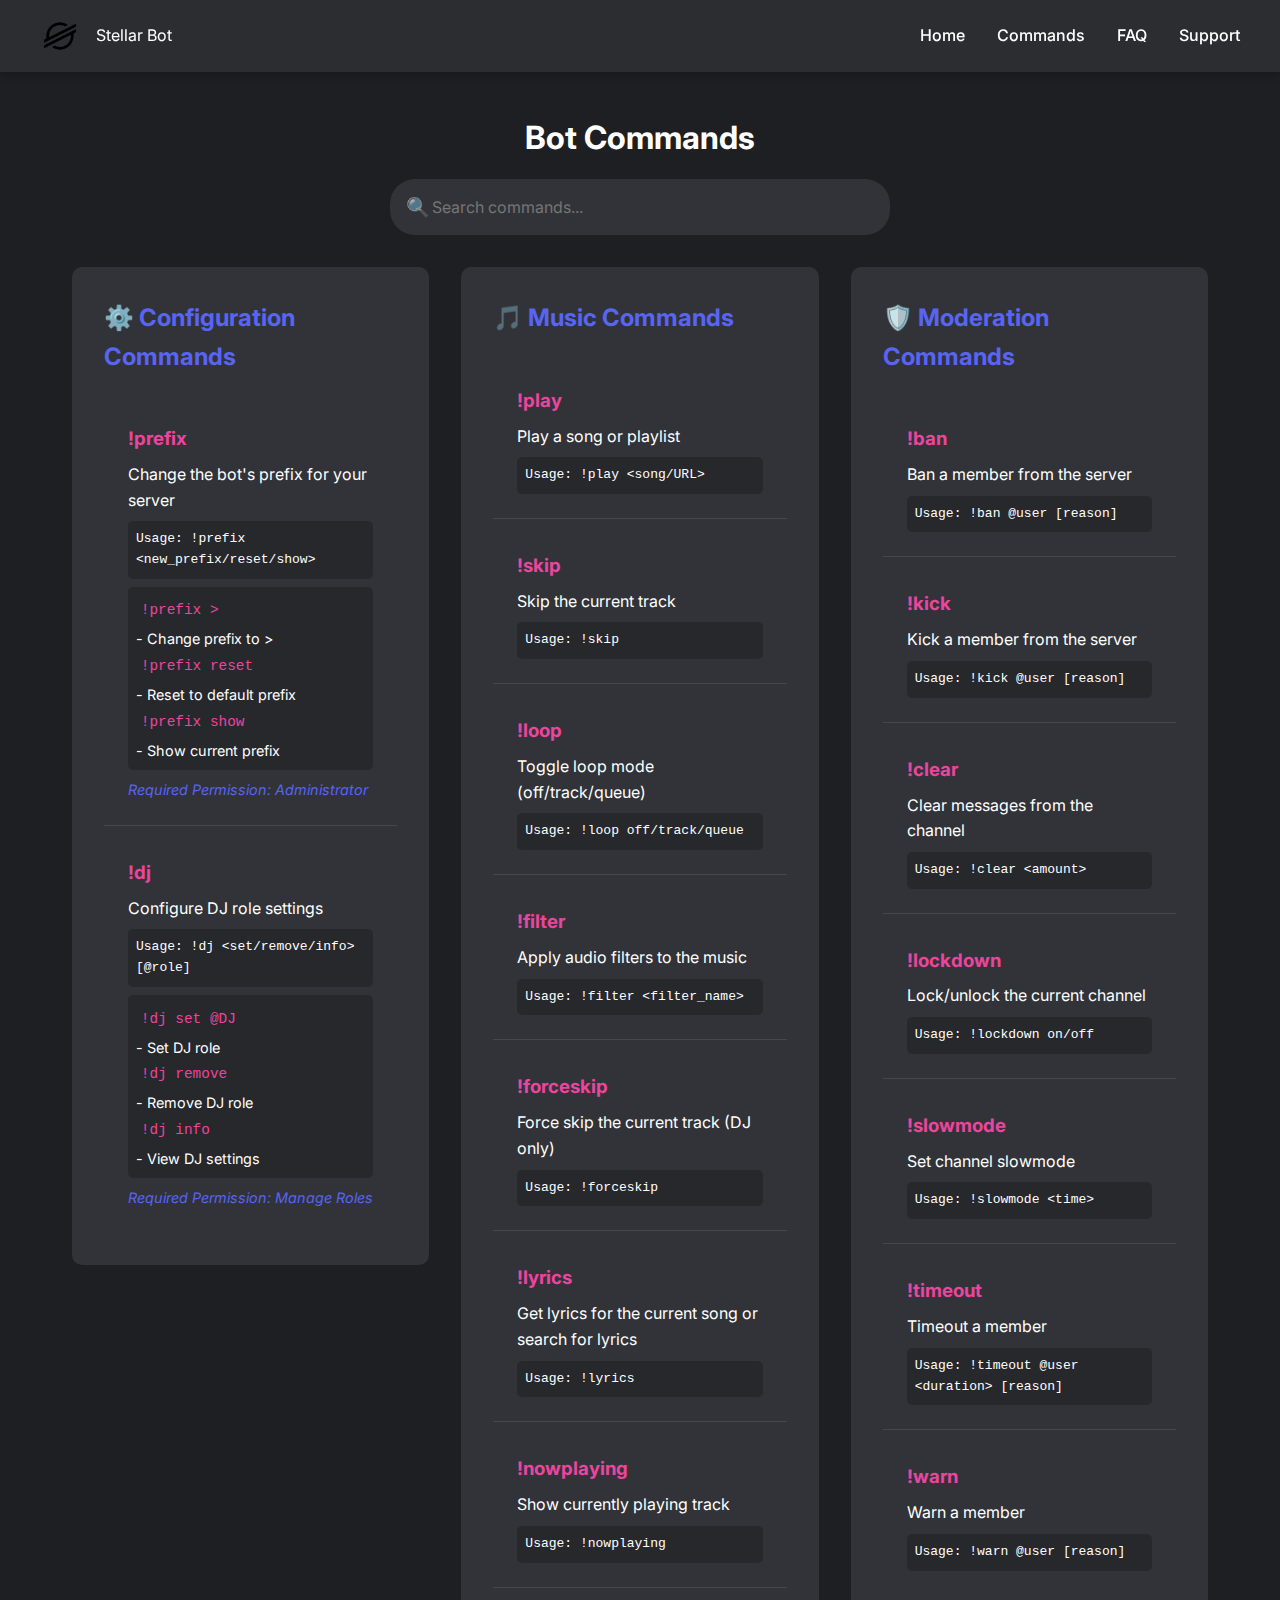
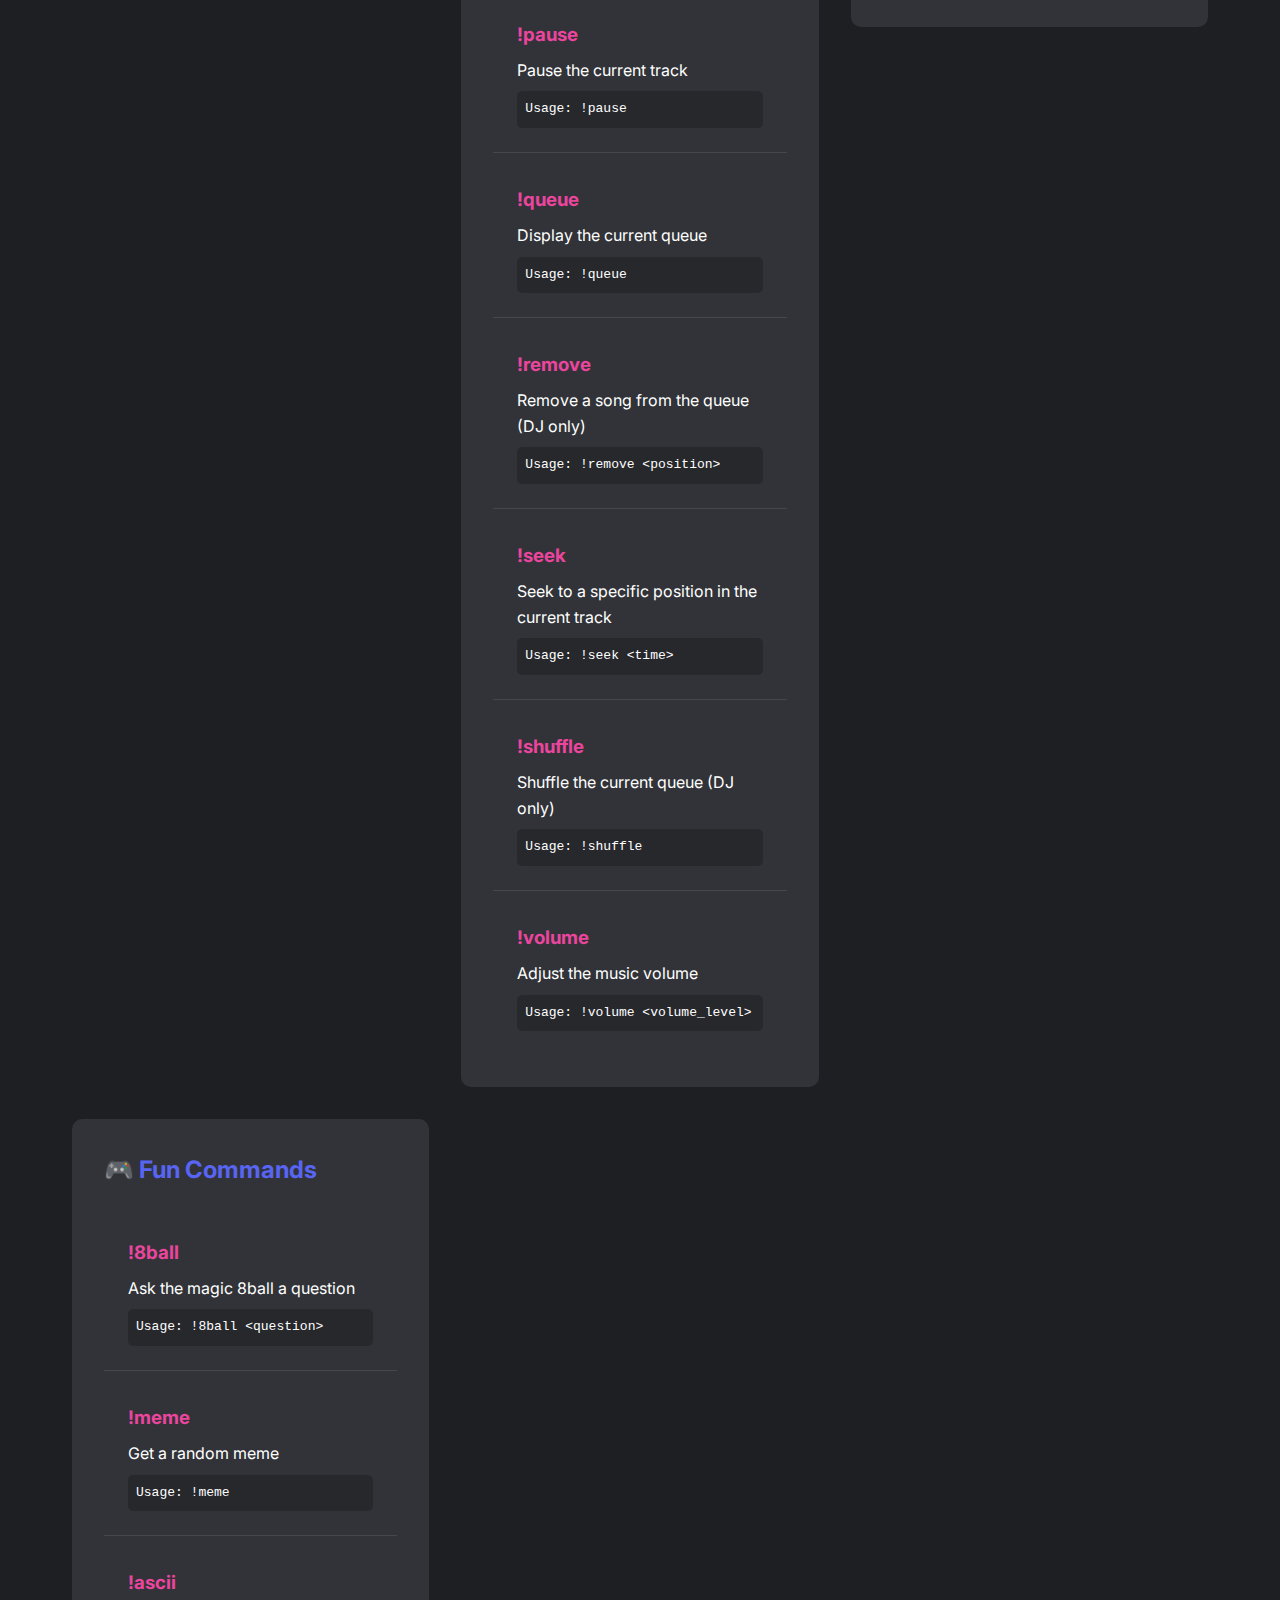
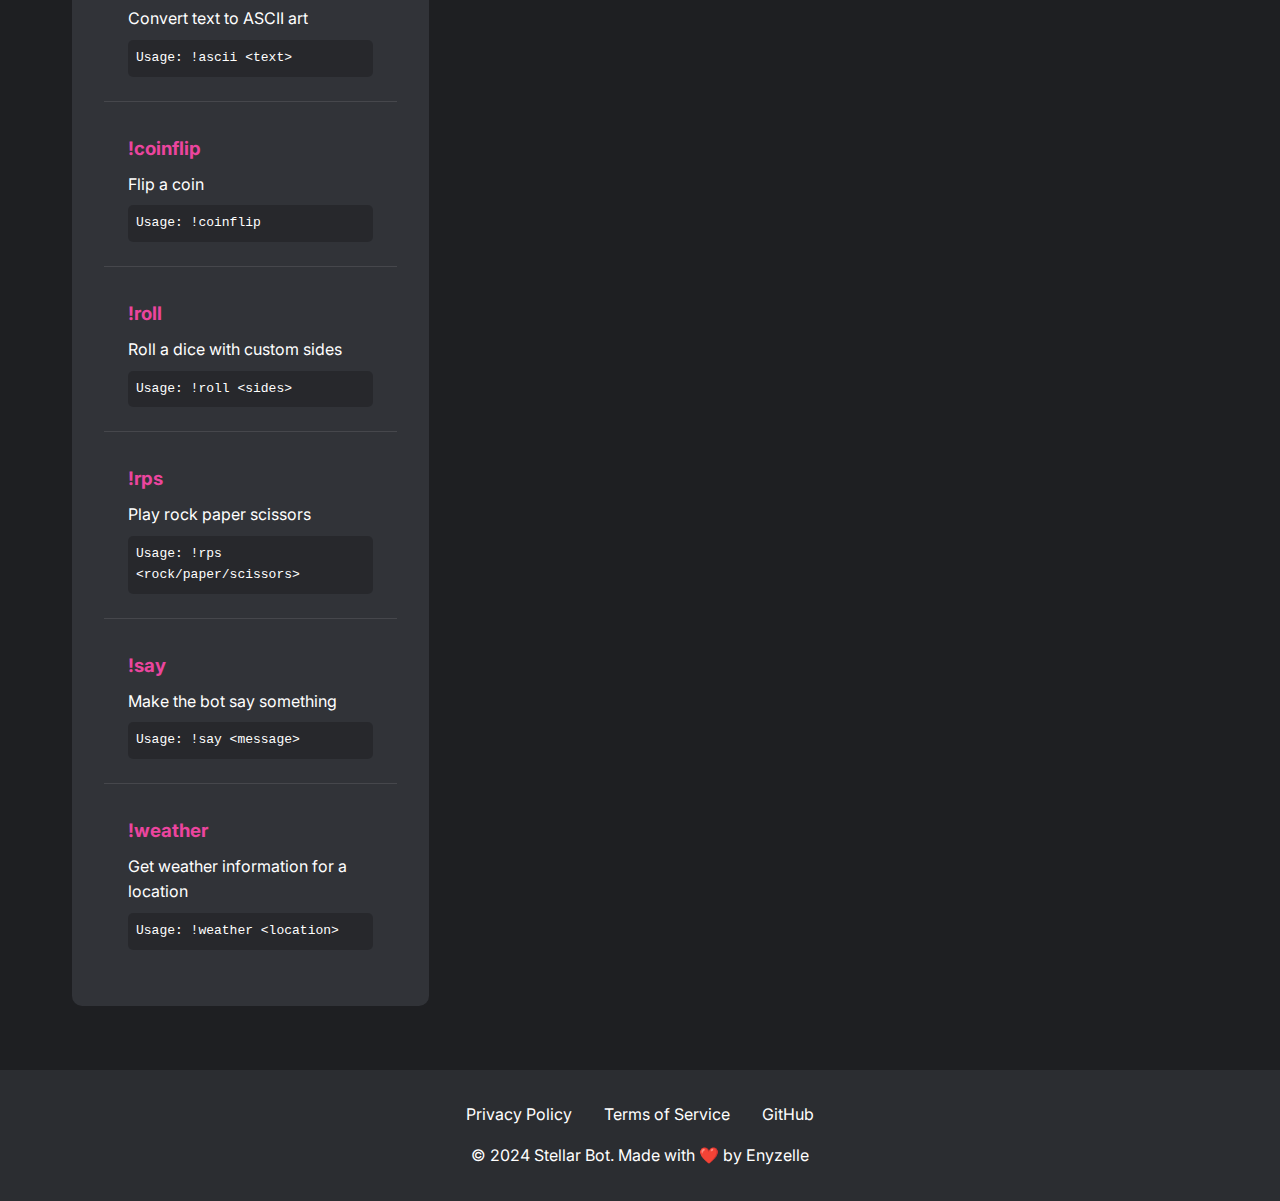
==== commit b2b2a193: "Update commands.html" ====
--- a/commands.html
+++ b/commands.html
@@ -8,14 +8,14 @@
     <link rel="preconnect" href="https://fonts.googleapis.com">
     <link rel="preconnect" href="https://fonts.gstatic.com" crossorigin>
     <link href="https://fonts.googleapis.com/css2?family=Inter:wght@400;500;600;700&display=swap" rel="stylesheet">
-    <link rel="icon" type="image/png" href="assets/logo.png">
+    <link rel="icon" type="image/png" href="assets/img/logo.png">
 </head>
 <body>
     <!-- Navigation -->
     <nav class="navbar">
         <div class="nav-container">
             <div class="nav-logo">
-                <img src="assets/logo.png" alt="Stellar Bot Logo">
+                <img src="assets/img/logo.png" alt="Stellar Bot Logo">
                 <span>Stellar Bot</span>
             </div>
             <div class="nav-links">
@@ -245,4 +245,4 @@
 
     <script src="js/main.js"></script>
 </body>
-</html> +</html> 
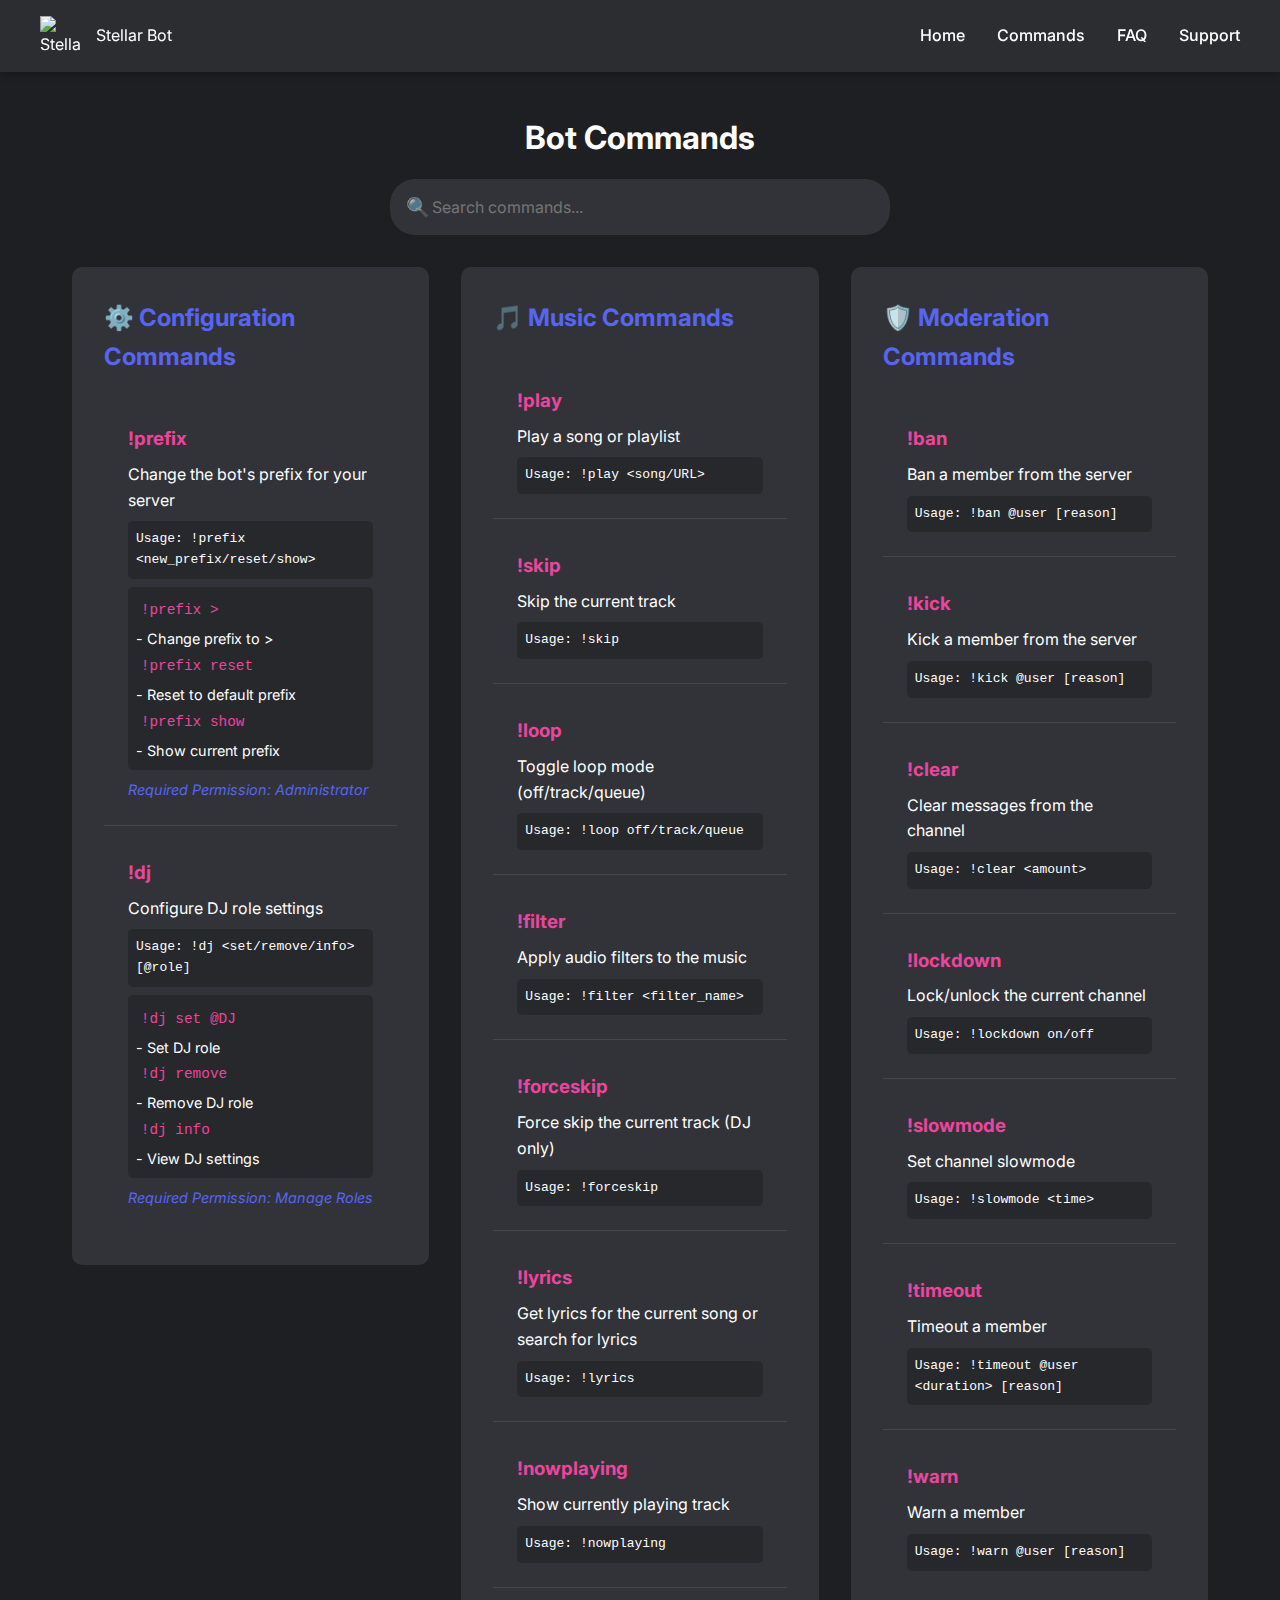
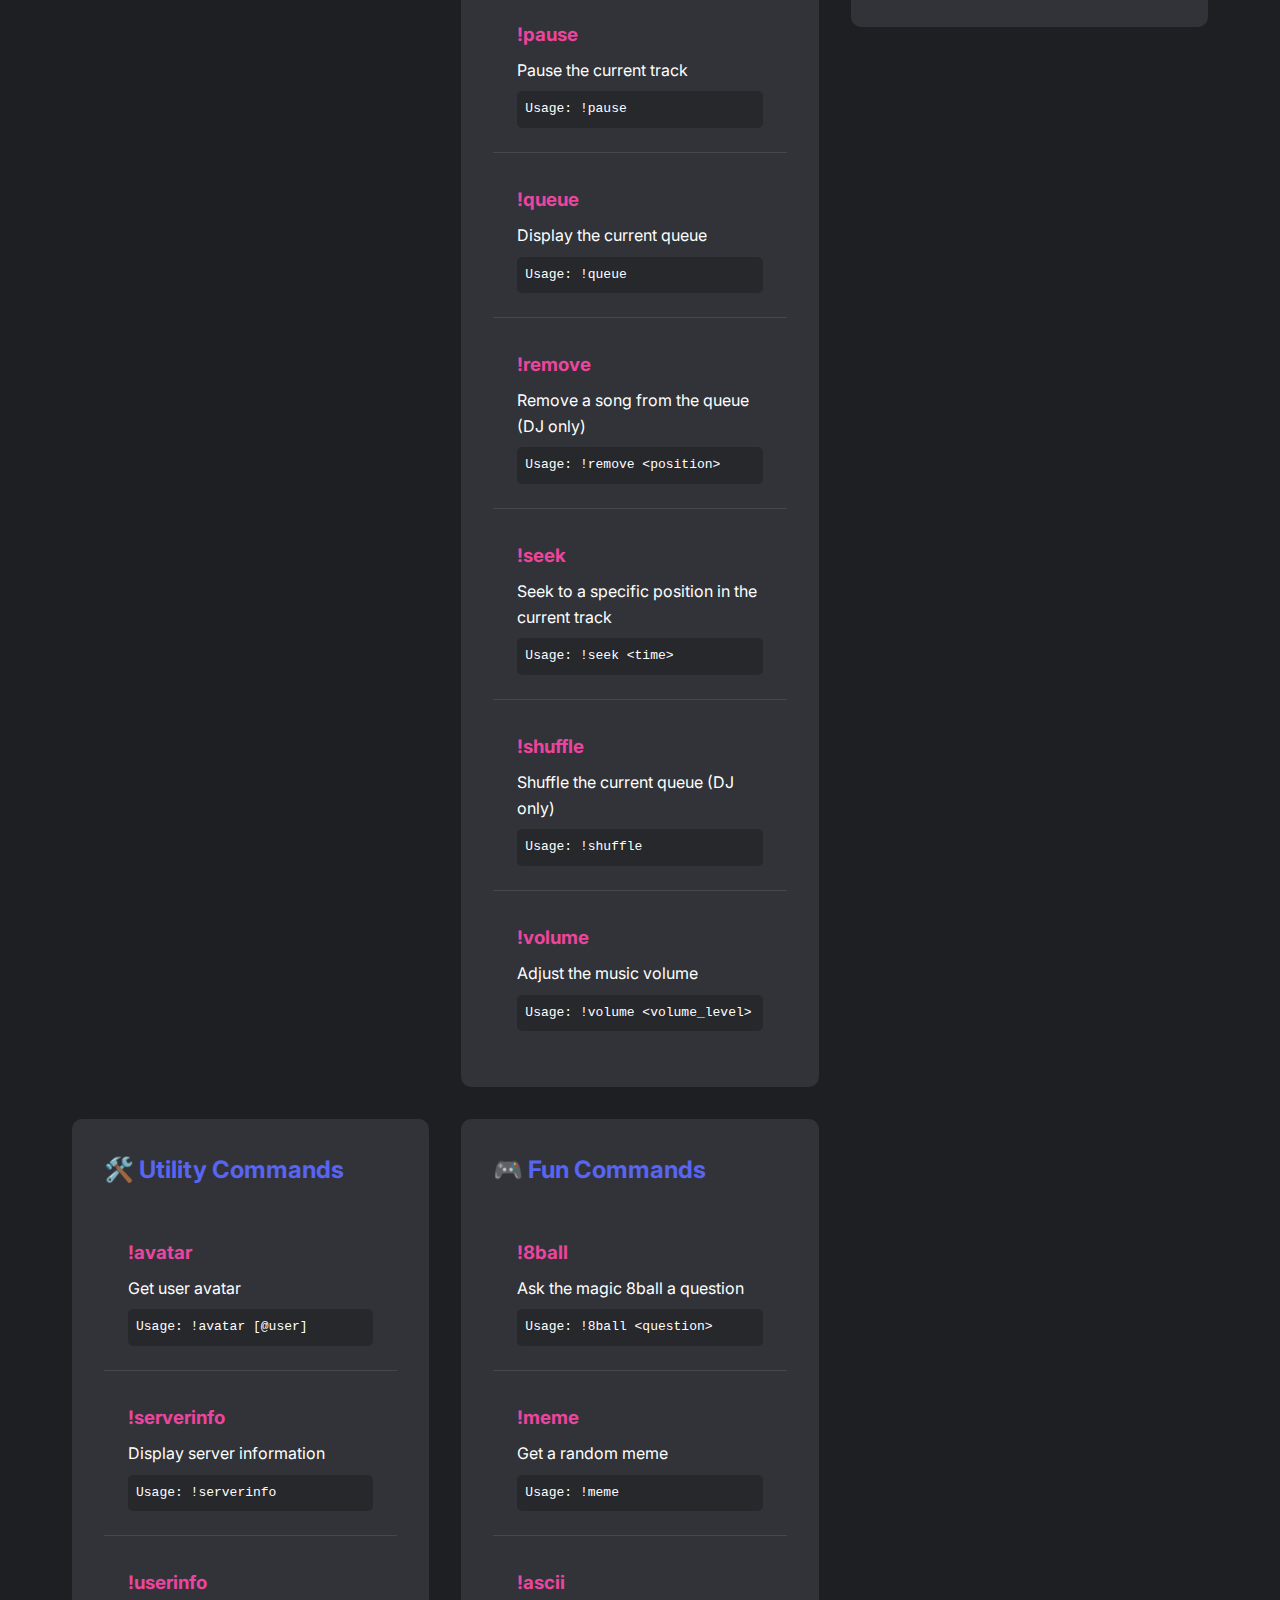
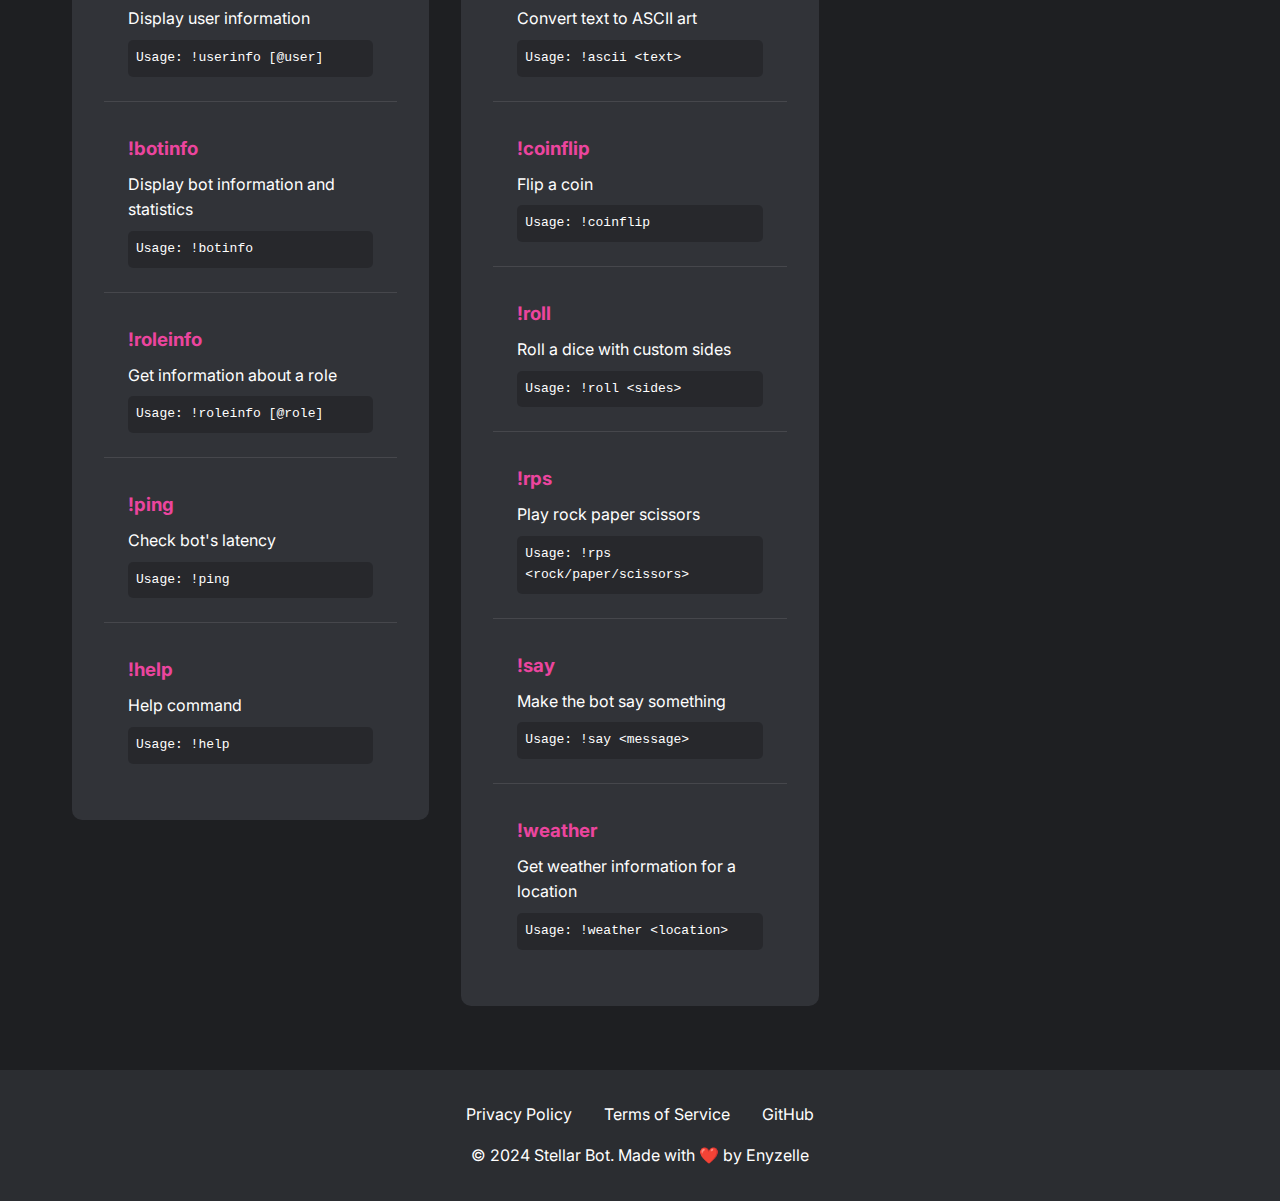
==== commit 6f365bfc: "Add files via upload" ====
--- a/commands.html
+++ b/commands.html
@@ -8,14 +8,14 @@
     <link rel="preconnect" href="https://fonts.googleapis.com">
     <link rel="preconnect" href="https://fonts.gstatic.com" crossorigin>
     <link href="https://fonts.googleapis.com/css2?family=Inter:wght@400;500;600;700&display=swap" rel="stylesheet">
-    <link rel="icon" type="image/png" href="assets/img/logo.png">
+    <link rel="icon" type="image/png" href="assets/logo.png">
 </head>
 <body>
     <!-- Navigation -->
     <nav class="navbar">
         <div class="nav-container">
             <div class="nav-logo">
-                <img src="assets/img/logo.png" alt="Stellar Bot Logo">
+                <img src="assets/logo.png" alt="Stellar Bot Logo">
                 <span>Stellar Bot</span>
             </div>
             <div class="nav-links">
@@ -183,6 +183,48 @@
                 </div>
             </div>
 
+            <!-- Utility Commands -->
+            <div class="command-category">
+                <h2>🛠️ Utility Commands</h2>
+                <div class="command-list">
+                    <div class="command-item">
+                        <h3>!avatar</h3>
+                        <p>Get user avatar</p>
+                        <span class="usage">Usage: !avatar [@user]</span>
+                    </div>
+                    <div class="command-item">
+                        <h3>!serverinfo</h3>
+                        <p>Display server information</p>
+                        <span class="usage">Usage: !serverinfo</span>
+                    </div>
+                    <div class="command-item">
+                        <h3>!userinfo</h3>
+                        <p>Display user information</p>
+                        <span class="usage">Usage: !userinfo [@user]</span>
+                    </div>
+                    <div class="command-item">
+                        <h3>!botinfo</h3>
+                        <p>Display bot information and statistics</p>
+                        <span class="usage">Usage: !botinfo</span>
+                    </div>
+                    <div class="command-item">
+                        <h3>!roleinfo</h3>
+                        <p>Get information about a role</p>
+                        <span class="usage">Usage: !roleinfo [@role]</span>
+                    </div>
+                    <div class="command-item">
+                        <h3>!ping</h3>
+                        <p>Check bot's latency</p>
+                        <span class="usage">Usage: !ping</span>
+                    </div>
+                    <div class="command-item">
+                        <h3>!help</h3>
+                        <p>Help command</p>
+                        <span class="usage">Usage: !help</span>
+                    </div>
+                </div>
+            </div>
+
             <!-- Fun Commands -->
             <div class="command-category">
                 <h2>🎮 Fun Commands</h2>
@@ -245,4 +287,4 @@
 
     <script src="js/main.js"></script>
 </body>
-</html> 
+</html> 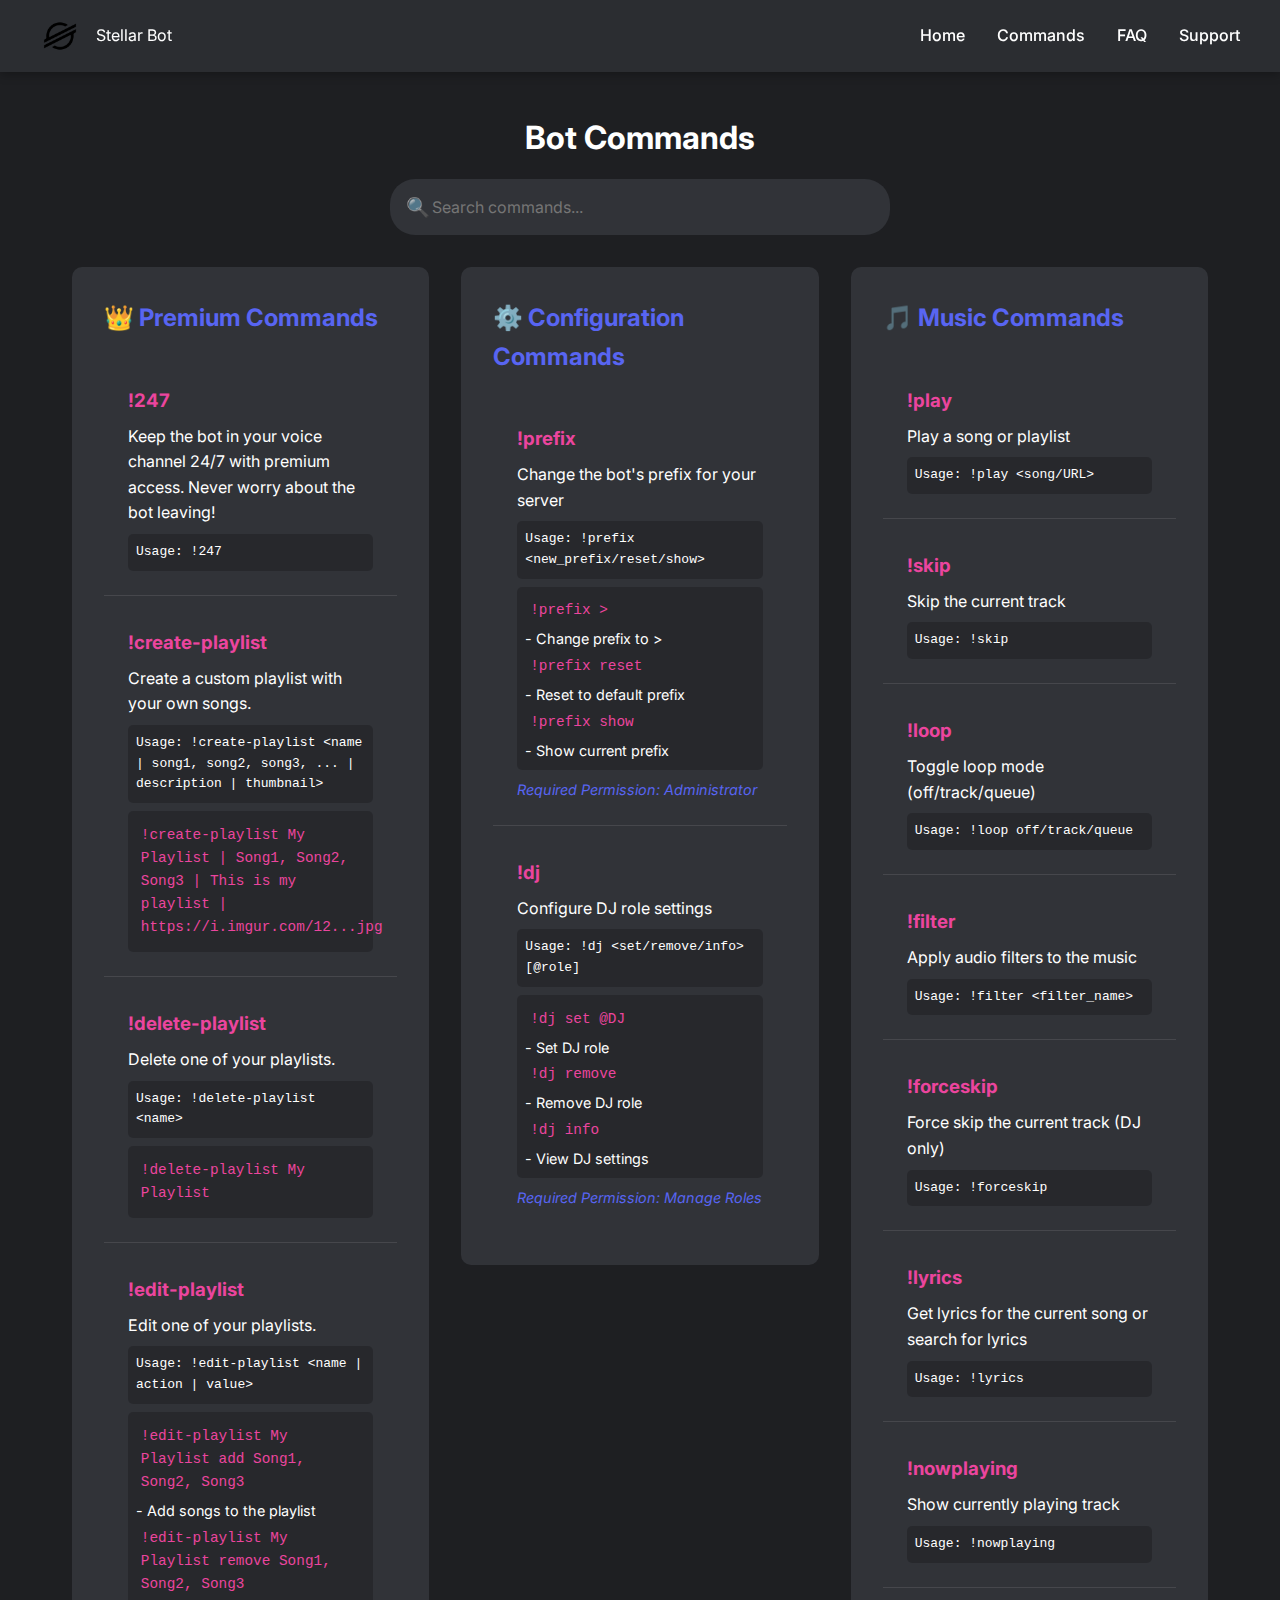
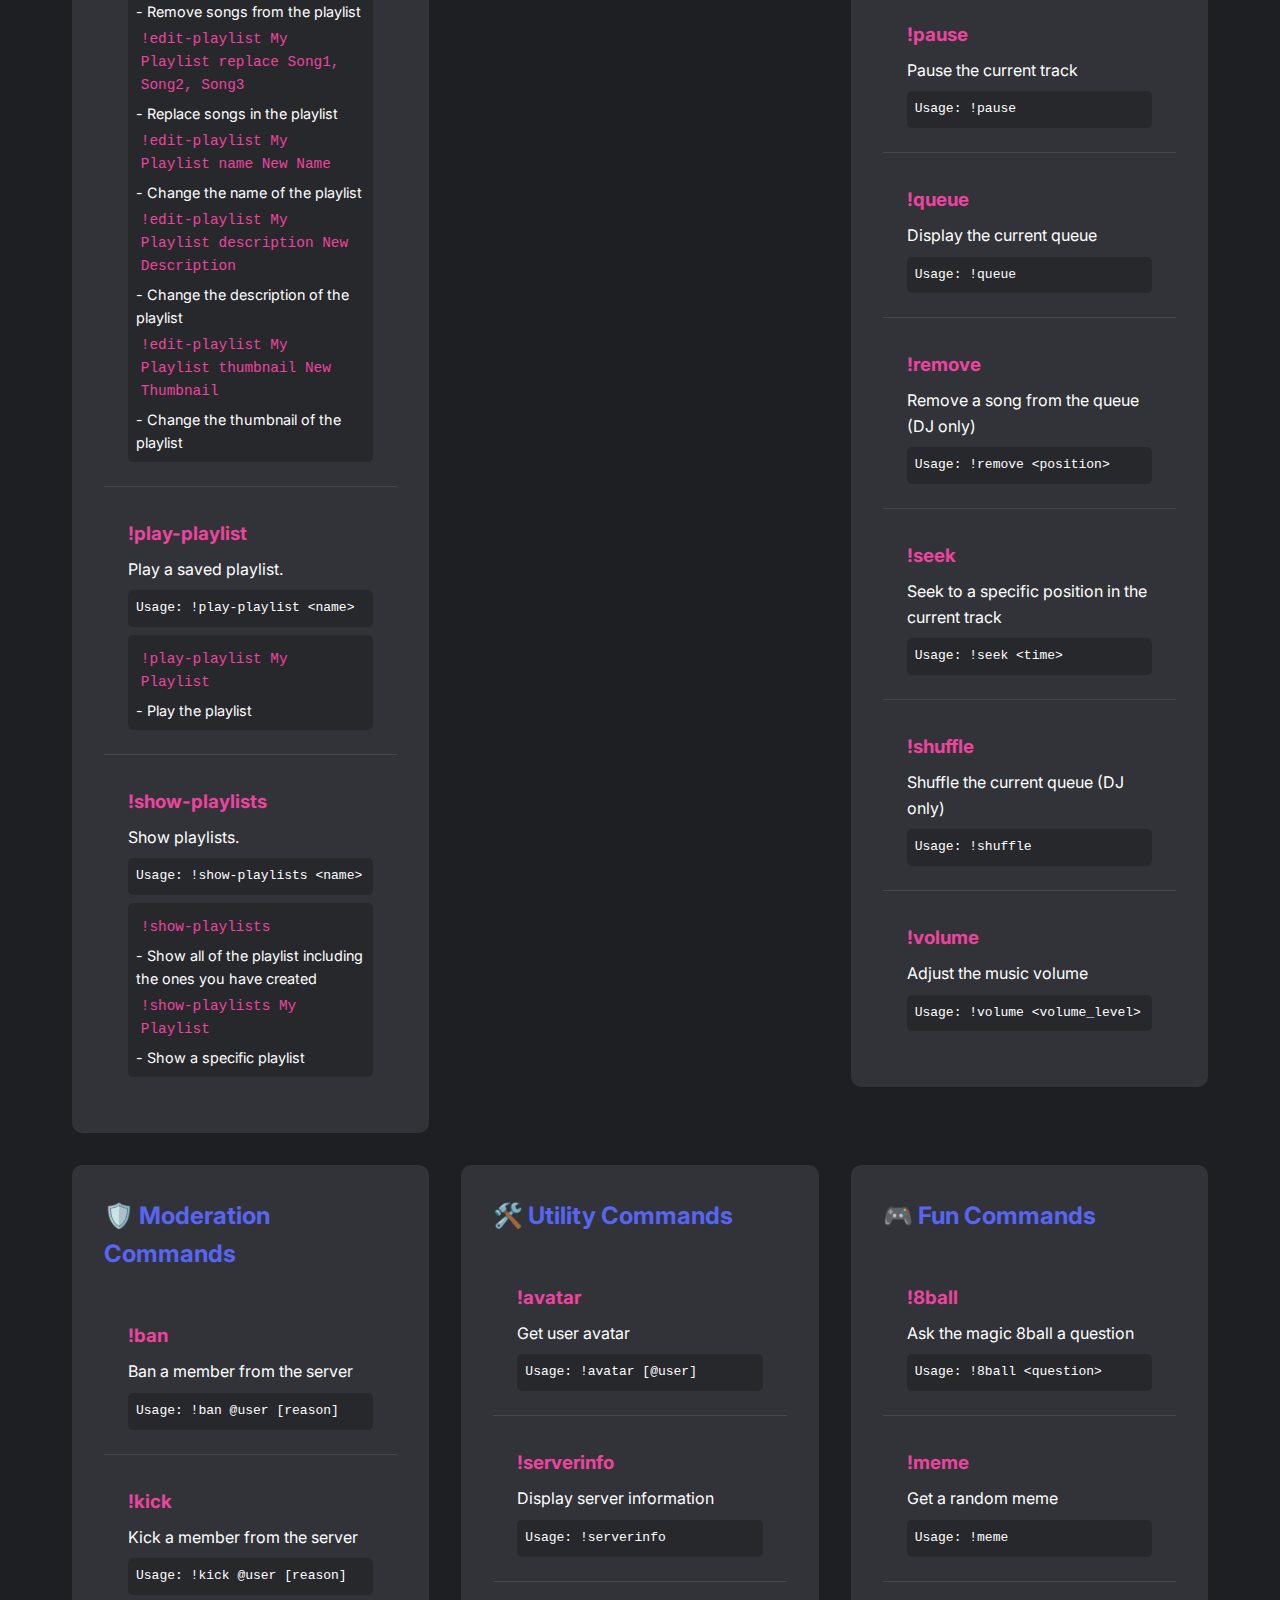
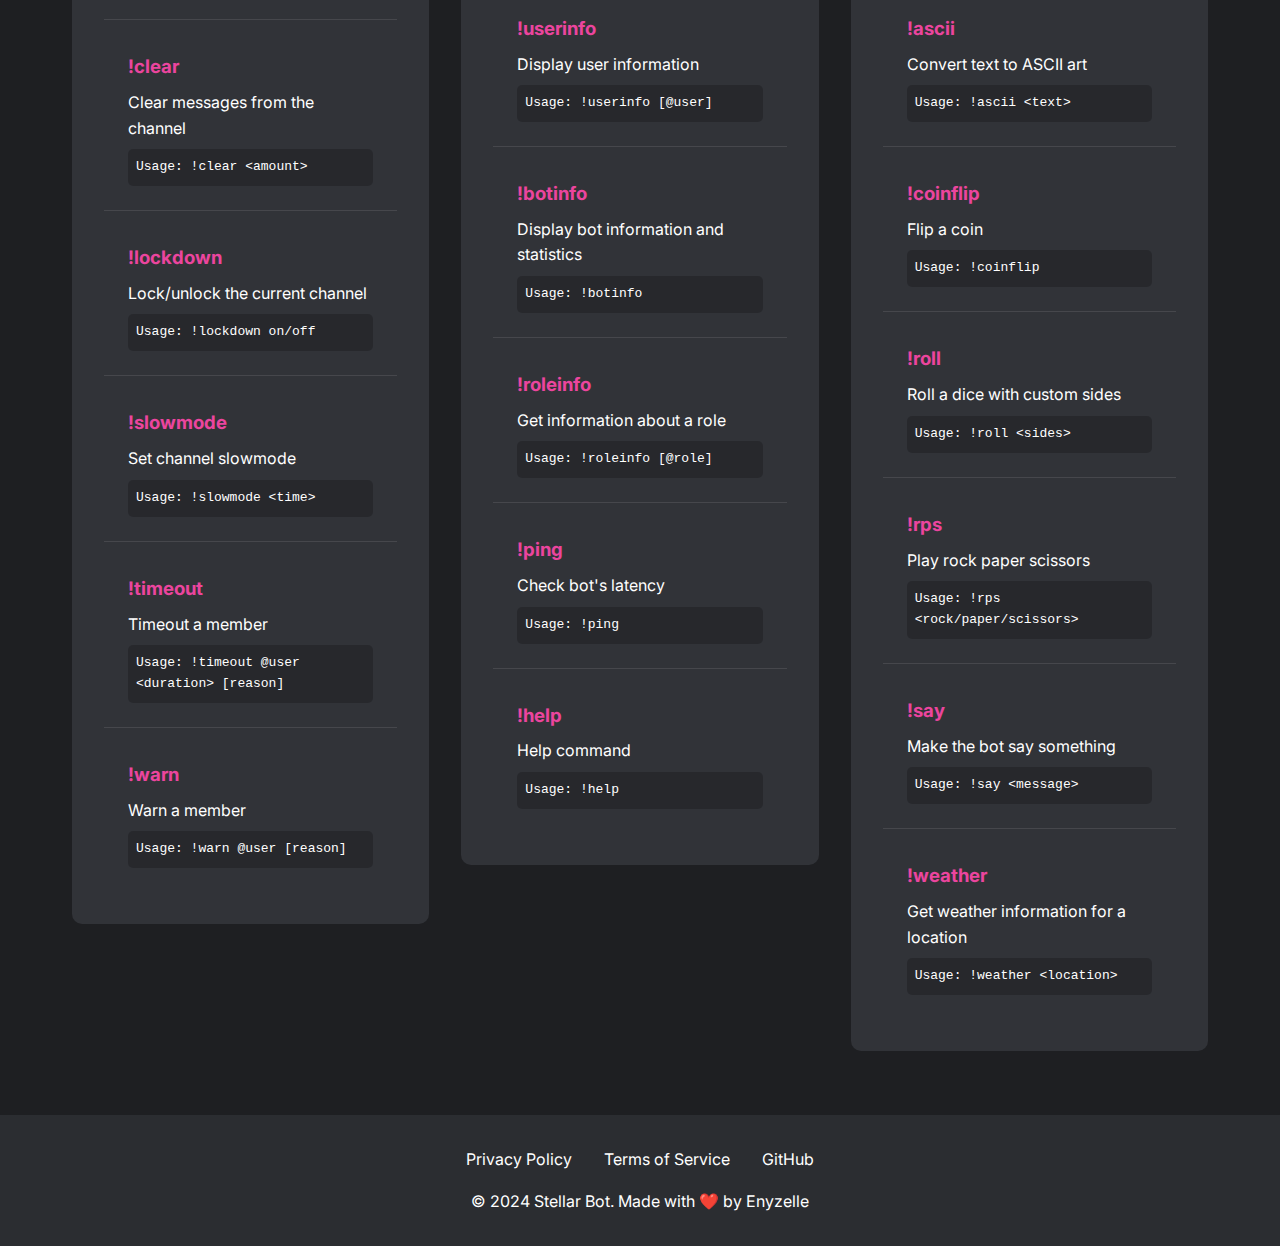
==== commit fdca7838: "Add files via upload" ====
--- a/commands.html
+++ b/commands.html
@@ -8,14 +8,14 @@
     <link rel="preconnect" href="https://fonts.googleapis.com">
     <link rel="preconnect" href="https://fonts.gstatic.com" crossorigin>
     <link href="https://fonts.googleapis.com/css2?family=Inter:wght@400;500;600;700&display=swap" rel="stylesheet">
-    <link rel="icon" type="image/png" href="assets/logo.png">
+    <link rel="icon" type="image/png" href="assets/img/logo.png">
 </head>
 <body>
     <!-- Navigation -->
     <nav class="navbar">
         <div class="nav-container">
             <div class="nav-logo">
-                <img src="assets/logo.png" alt="Stellar Bot Logo">
+                <img src="assets/img/logo.png" alt="Stellar Bot Logo">
                 <span>Stellar Bot</span>
             </div>
             <div class="nav-links">
@@ -38,6 +38,64 @@
         </div>
 
         <div class="commands-grid">
+            <!-- Configuration Commands -->
+            <div class="command-category">
+                <h2>👑 Premium Commands</h2>
+                <div class="command-list">
+                    <div class="command-item">
+                        <h3>!247</h3>
+                        <p>Keep the bot in your voice channel 24/7 with premium access. Never worry about the bot leaving!</p>
+                        <span class="usage">Usage: !247</span>
+                    </div>
+                    <div class="command-item">
+                        <h3>!create-playlist</h3>
+                        <p>Create a custom playlist with your own songs.</p>
+                        <span class="usage">Usage: !create-playlist &lt;name | song1, song2, song3, ... | description | thumbnail&gt;</span>
+                        <div class="command-examples">
+                            <code>!create-playlist My Playlist | Song1, Song2, Song3 | This is my playlist | https://i.imgur.com/12...jpg</code>
+                        </div>
+                    </div>
+                    <div class="command-item">
+                        <h3>!delete-playlist</h3>
+                        <p>Delete one of your playlists.</p>
+                        <span class="usage">Usage: !delete-playlist &lt;name&gt;</span>
+                        <div class="command-examples">
+                            <code>!delete-playlist My Playlist</code>
+                        </div>
+                    </div>
+                    <div class="command-item">
+                        <h3>!edit-playlist</h3>
+                        <p>Edit one of your playlists.</p>
+                        <span class="usage">Usage: !edit-playlist &lt;name | action | value&gt;</span>
+                        <div class="command-examples">
+                            <code>!edit-playlist My Playlist add Song1, Song2, Song3</code> - Add songs to the playlist
+                            <code>!edit-playlist My Playlist remove Song1, Song2, Song3</code> - Remove songs from the playlist
+                            <code>!edit-playlist My Playlist replace Song1, Song2, Song3</code> - Replace songs in the playlist
+                            <code>!edit-playlist My Playlist name New Name</code> - Change the name of the playlist
+                            <code>!edit-playlist My Playlist description New Description</code> - Change the description of the playlist
+                            <code>!edit-playlist My Playlist thumbnail New Thumbnail</code> - Change the thumbnail of the playlist
+                        </div>
+                    </div>
+                    <div class="command-item">
+                        <h3>!play-playlist</h3>
+                        <p>Play a saved playlist.</p>
+                        <span class="usage">Usage: !play-playlist &lt;name&gt;</span>
+                        <div class="command-examples">
+                            <code>!play-playlist My Playlist</code> - Play the playlist
+                        </div>
+                    </div>
+                    <div class="command-item">
+                        <h3>!show-playlists</h3>
+                        <p>Show playlists.</p>
+                        <span class="usage">Usage: !show-playlists &lt;name&gt;</span>
+                        <div class="command-examples">
+                            <code>!show-playlists</code> - Show all of the playlist including the ones you have created
+                            <code>!show-playlists My Playlist</code> - Show a specific playlist
+                        </div>
+                    </div>
+                </div>
+            </div>
+
             <!-- Configuration Commands -->
             <div class="command-category">
                 <h2>⚙️ Configuration Commands</h2>
--- a/css/style.css
+++ b/css/style.css
@@ -488,4 +488,63 @@
 
 .command-item:last-child {
     border-bottom: none;
+} 
+
+/* Privacy Policy Styles */
+.privacy-container {
+    max-width: 800px;
+    margin: 7rem auto 2rem;
+    padding: 0 2rem;
+    color: var(--text);
+}
+
+.privacy-container h1 {
+    text-align: center;
+    margin-bottom: 0.5rem;
+}
+
+.last-updated {
+    text-align: center;
+    color: var(--accent);
+    margin-bottom: 3rem;
+    font-style: italic;
+}
+
+.policy-section {
+    background-color: var(--card-bg);
+    padding: 2rem;
+    border-radius: 10px;
+    margin-bottom: 2rem;
+}
+
+.policy-section h2 {
+    color: var(--secondary);
+    margin-bottom: 1rem;
+}
+
+.policy-section ul {
+    margin-left: 1.5rem;
+    margin-top: 0.5rem;
+}
+
+.policy-section li {
+    margin-bottom: 0.5rem;
+}
+
+.policy-section code {
+    background-color: rgba(0, 0, 0, 0.2);
+    padding: 0.2rem 0.4rem;
+    border-radius: 4px;
+    font-family: monospace;
+}
+
+.policy-section a {
+    color: var(--secondary);
+    text-decoration: none;
+    transition: color 0.3s;
+}
+
+.policy-section a:hover {
+    color: var(--accent);
+    text-decoration: underline;
 } 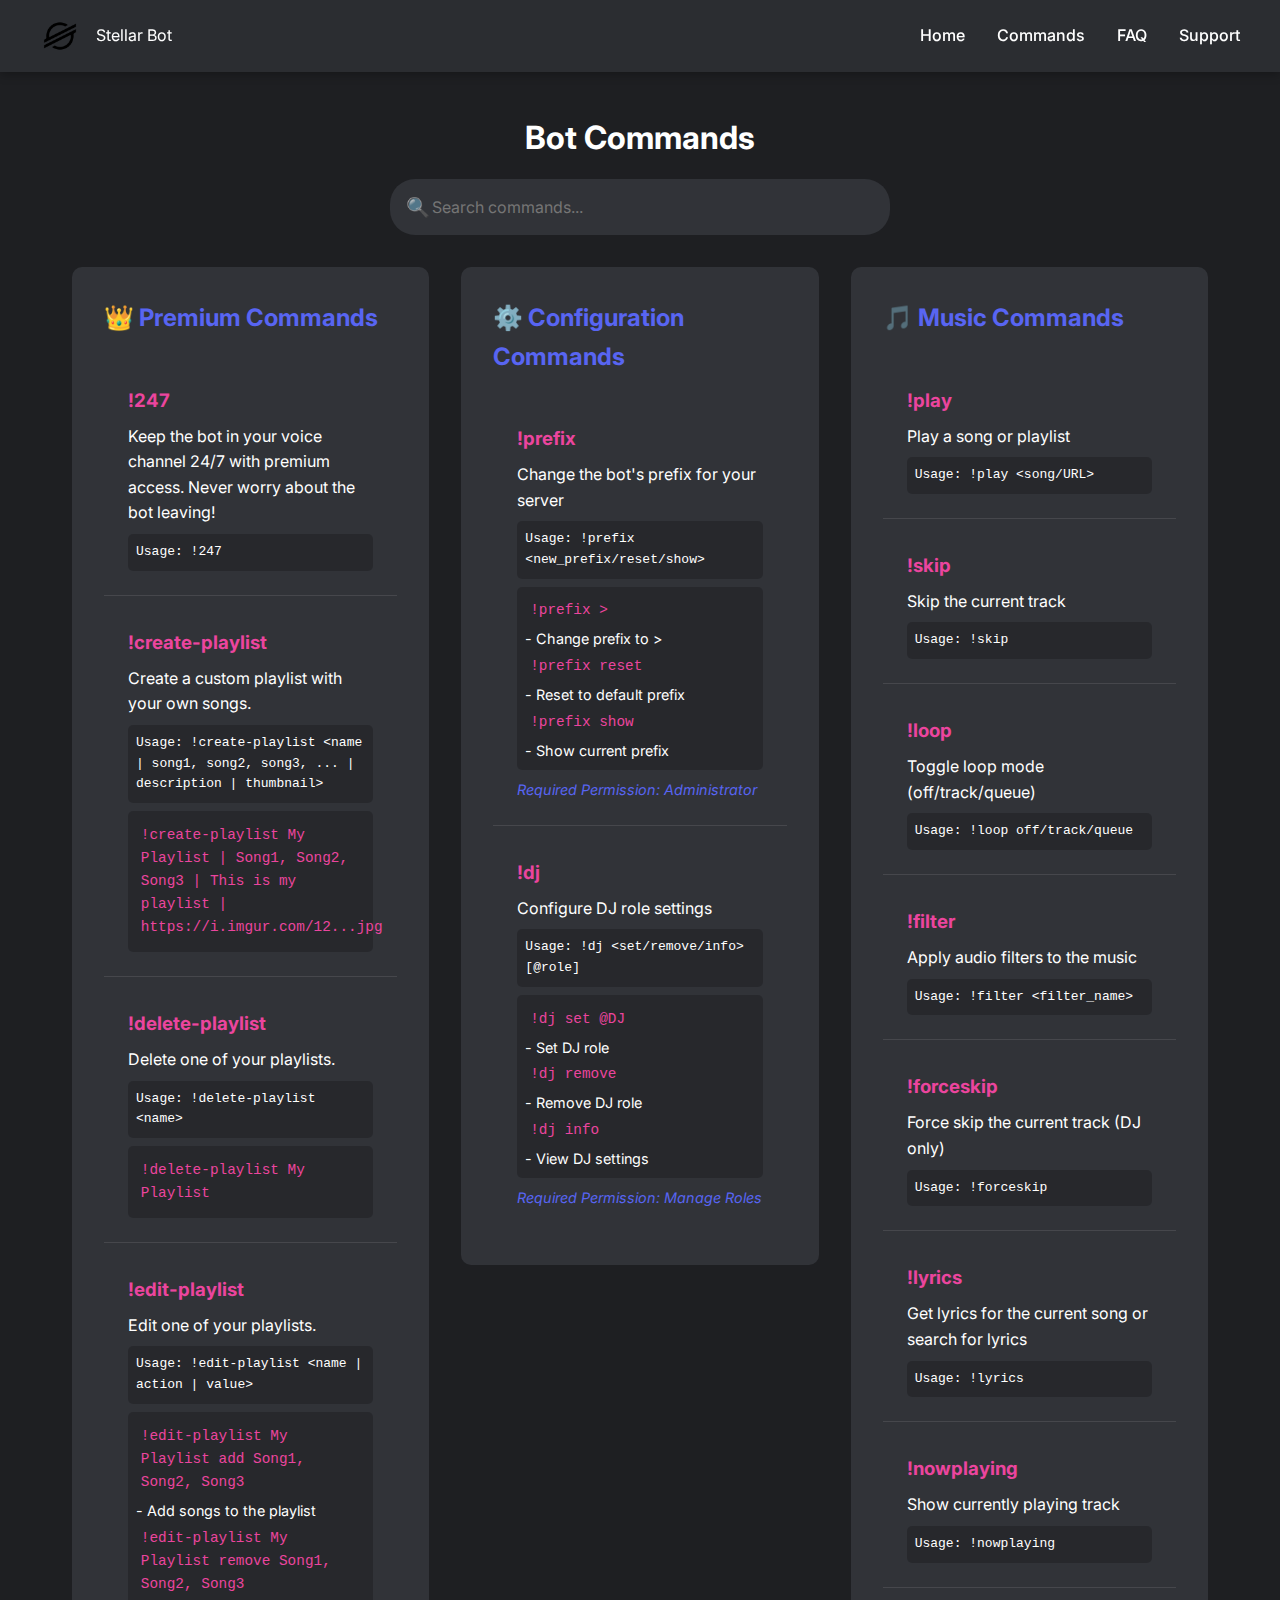
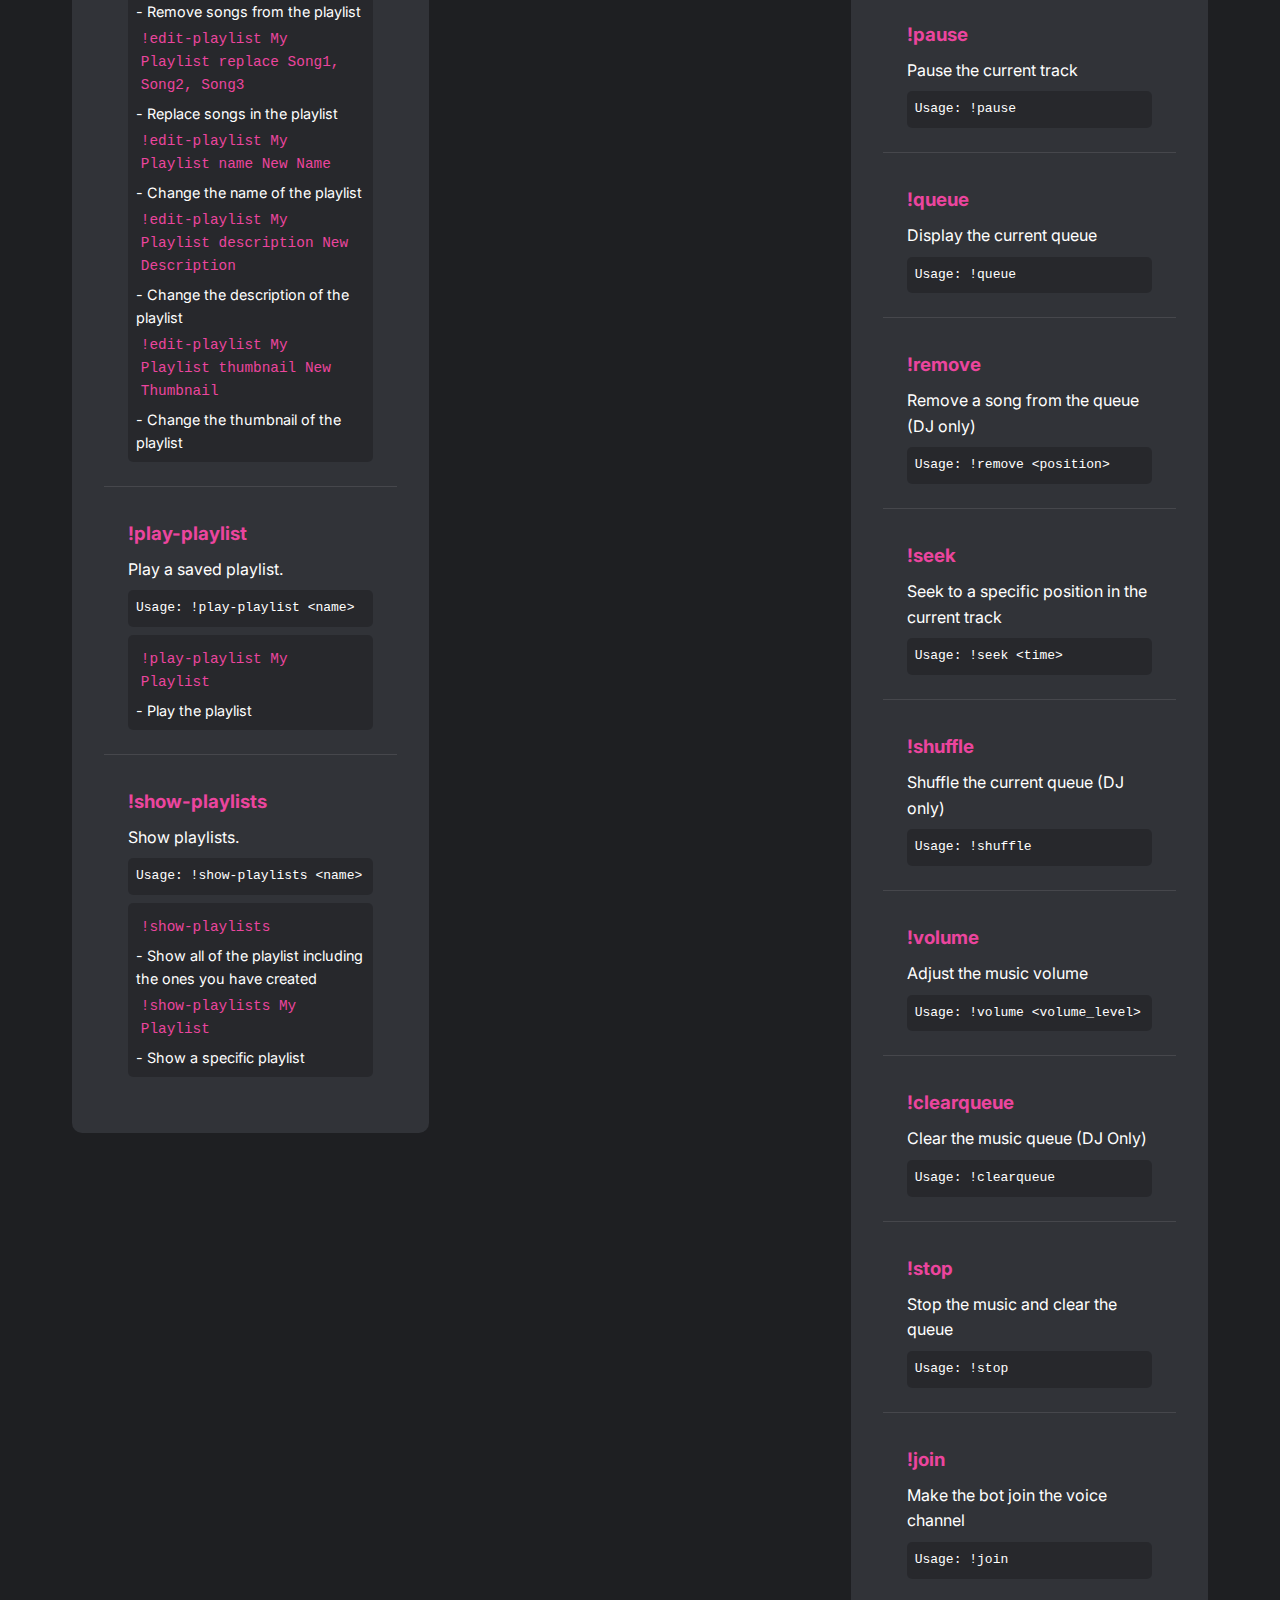
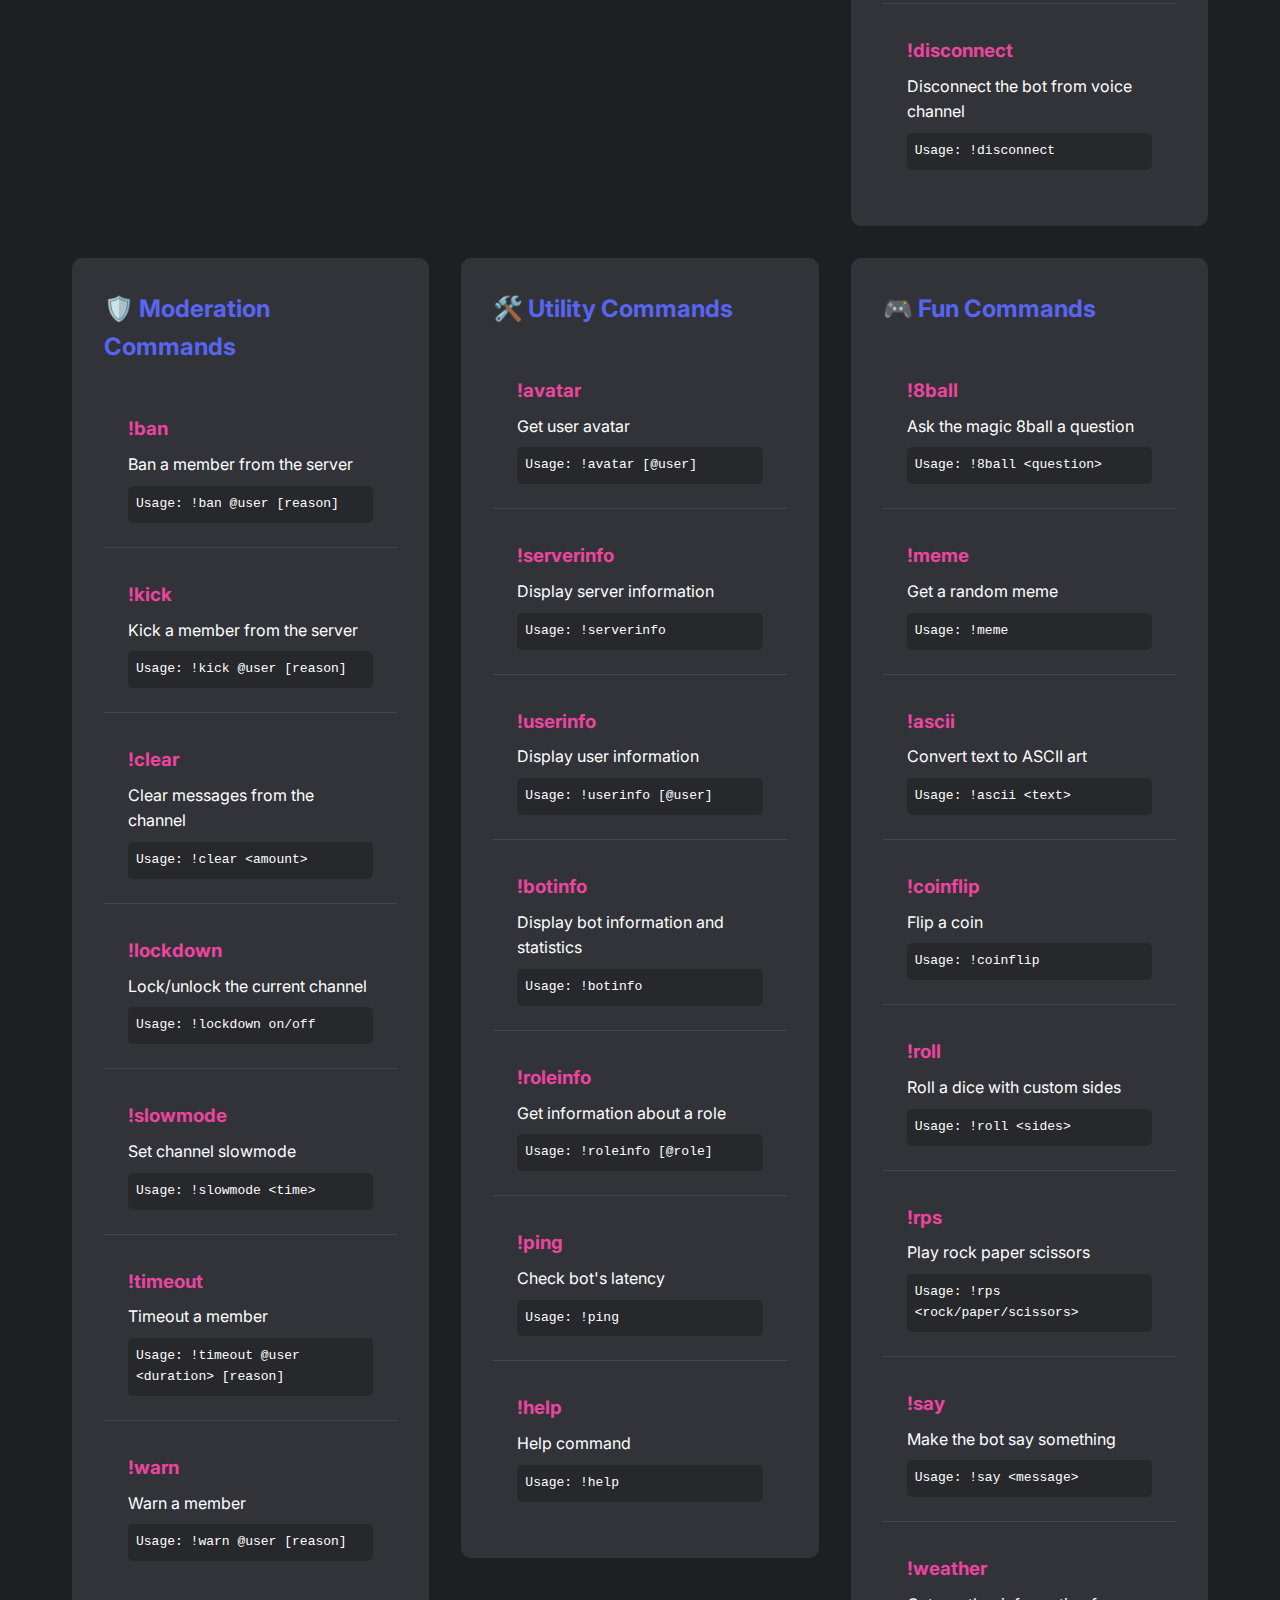
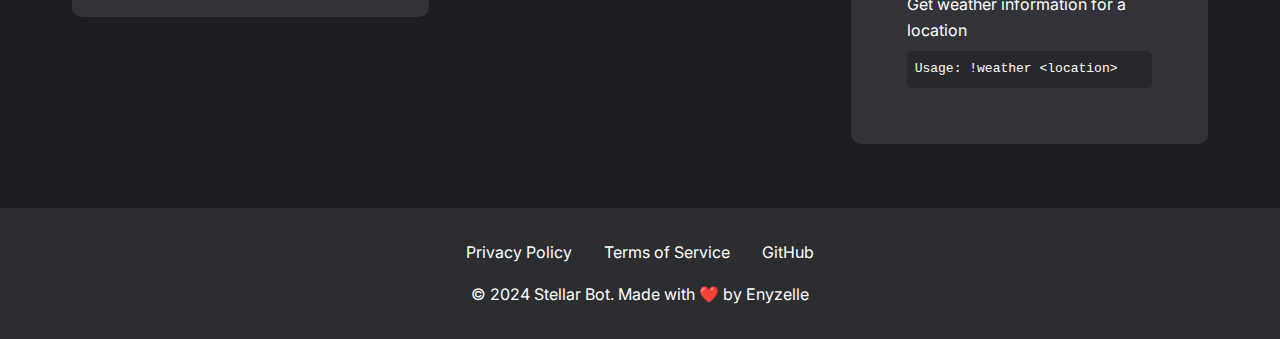
==== commit 91cd470e: "Update commands.html" ====
--- a/commands.html
+++ b/commands.html
@@ -194,6 +194,26 @@
                         <p>Adjust the music volume</p>
                         <span class="usage">Usage: !volume &lt;volume_level&gt;</span>
                     </div>
+                    <div class="command-item">
+                        <h3>!clearqueue</h3>
+                        <p>Clear the music queue (DJ Only)</p>
+                        <span class="usage">Usage: !clearqueue</span>
+                    </div>
+                    <div class="command-item">
+                        <h3>!stop</h3>
+                        <p>Stop the music and clear the queue</p>
+                        <span class="usage">Usage: !stop</span>
+                    </div>
+                    <div class="command-item">
+                        <h3>!join</h3>
+                        <p>Make the bot join the voice channel</p>
+                        <span class="usage">Usage: !join</span>
+                    </div>
+                    <div class="command-item">
+                        <h3>!disconnect</h3>
+                        <p>Disconnect the bot from voice channel</p>
+                        <span class="usage">Usage: !disconnect</span>
+                    </div>
                     <!-- Add more music commands -->
                 </div>
             </div>
@@ -345,4 +365,4 @@
 
     <script src="js/main.js"></script>
 </body>
-</html> +</html> 
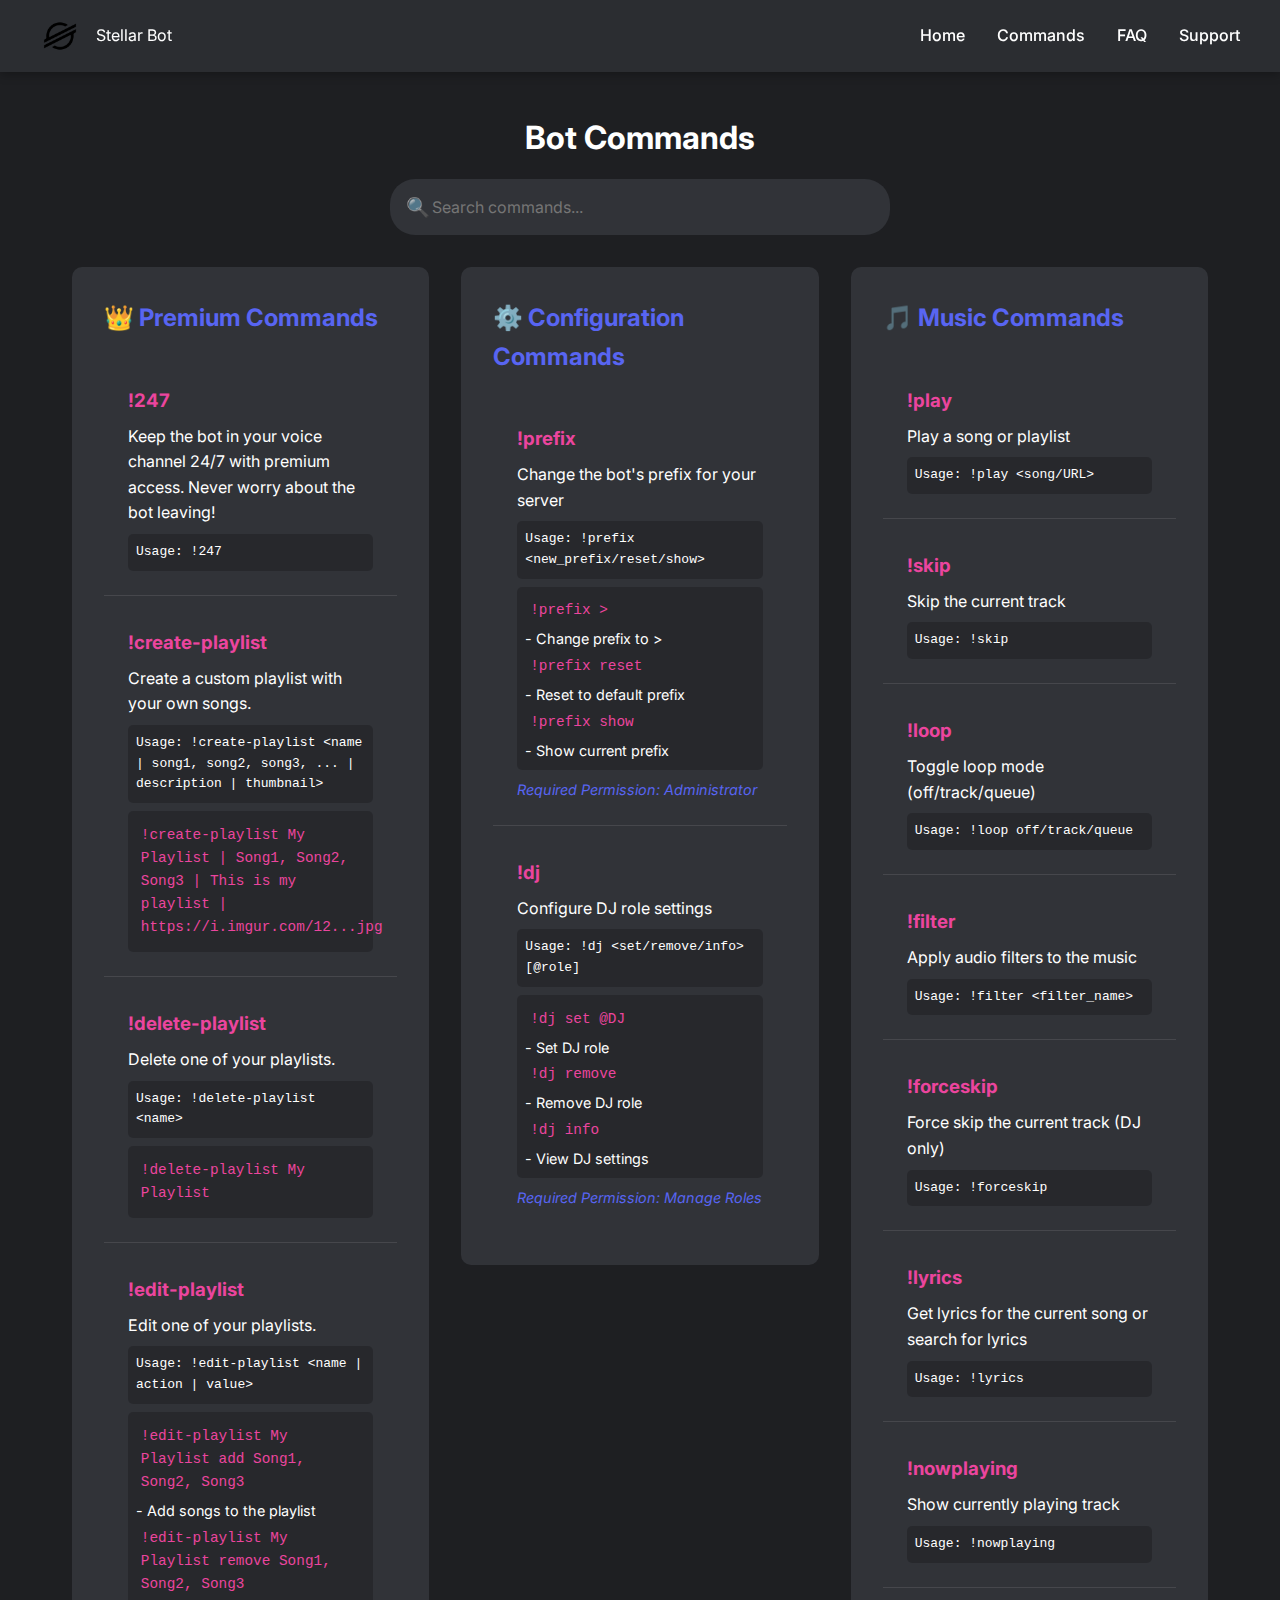
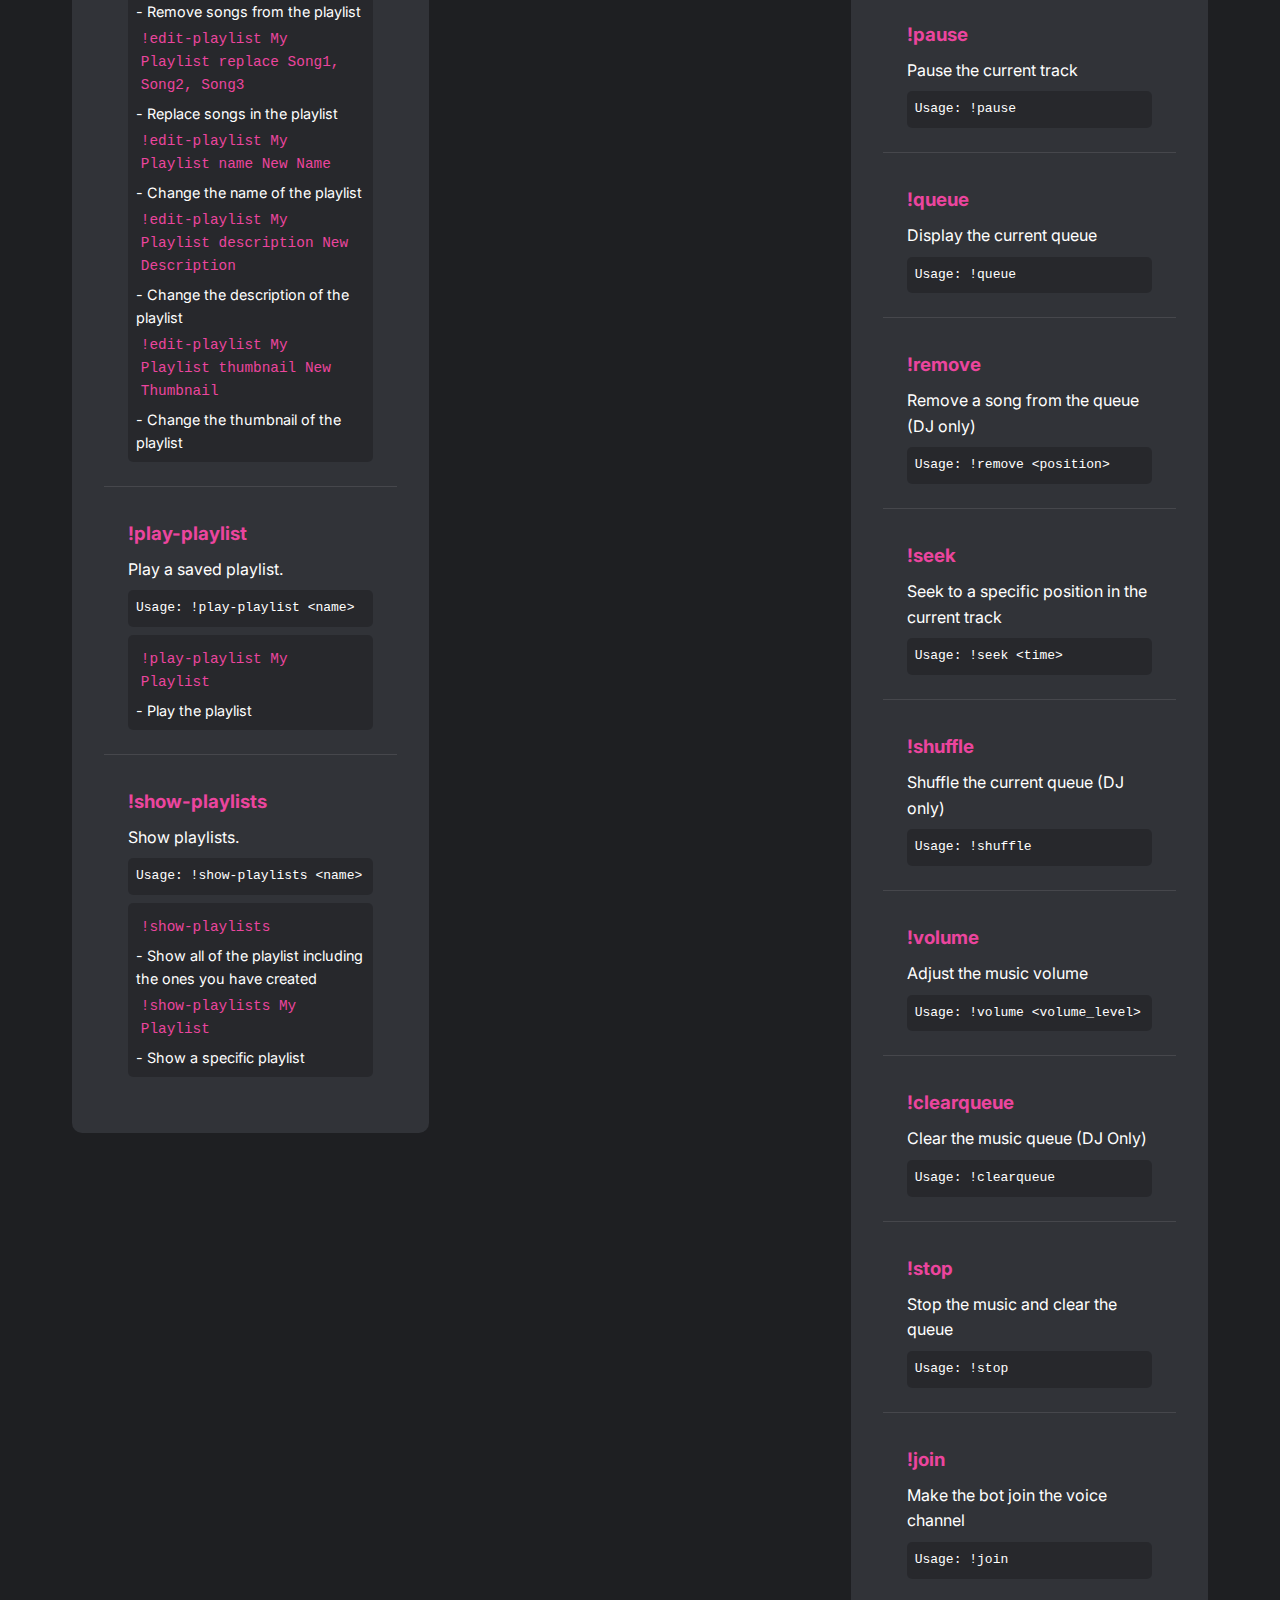
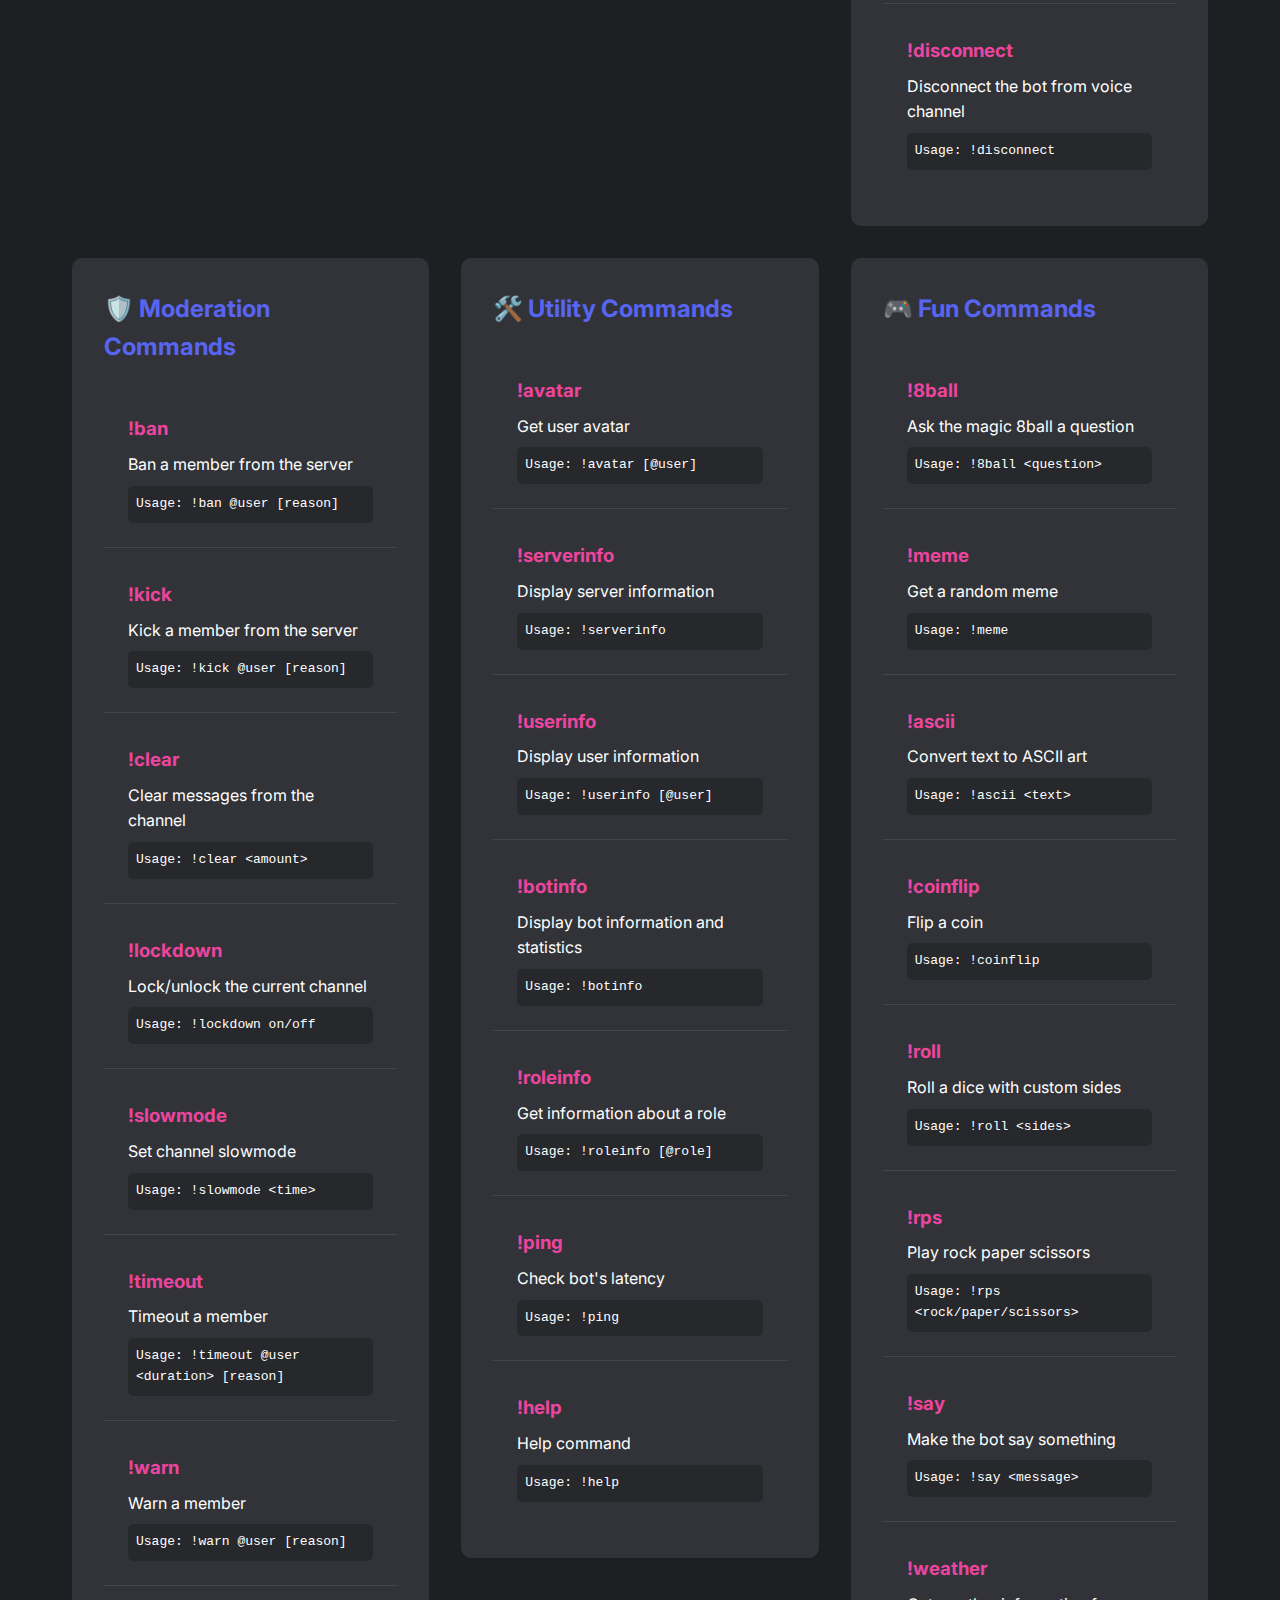
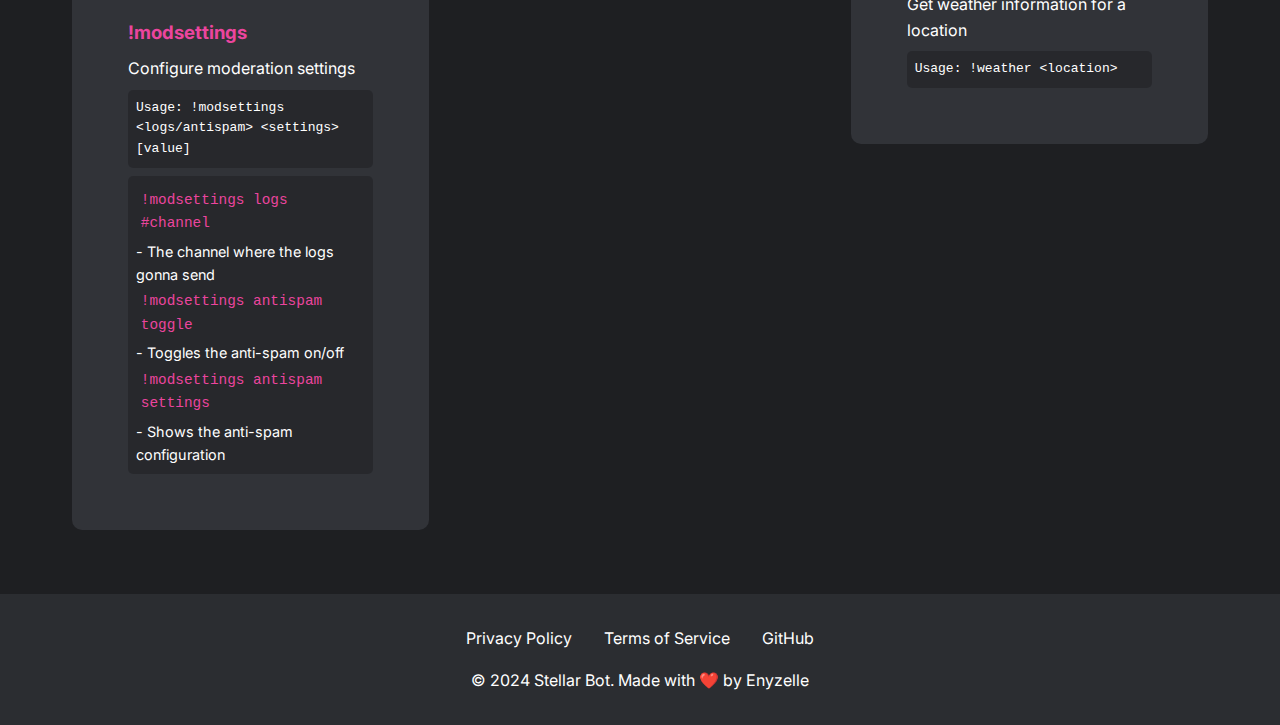
==== commit d36f956e: "Update commands.html" ====
--- a/commands.html
+++ b/commands.html
@@ -257,6 +257,16 @@
                         <p>Warn a member</p>
                         <span class="usage">Usage: !warn @user [reason]</span>
                     </div>
+                    <div class="command-item">
+                        <h3>!modsettings</h3>
+                        <p>Configure moderation settings</p>
+                        <span class="usage">Usage: !modsettings &lt;logs/antispam&gt; &lt;settings&gt; [value]</span>
+                        <div class="command-examples">
+                            <code>!modsettings logs #channel</code> - The channel where the logs gonna send
+                            <code>!modsettings antispam toggle</code> - Toggles the anti-spam on/off
+                            <code>!modsettings antispam settings</code> - Shows the anti-spam configuration
+                        </div>
+                    </div>
                     <!-- Add more moderation commands -->
                 </div>
             </div>
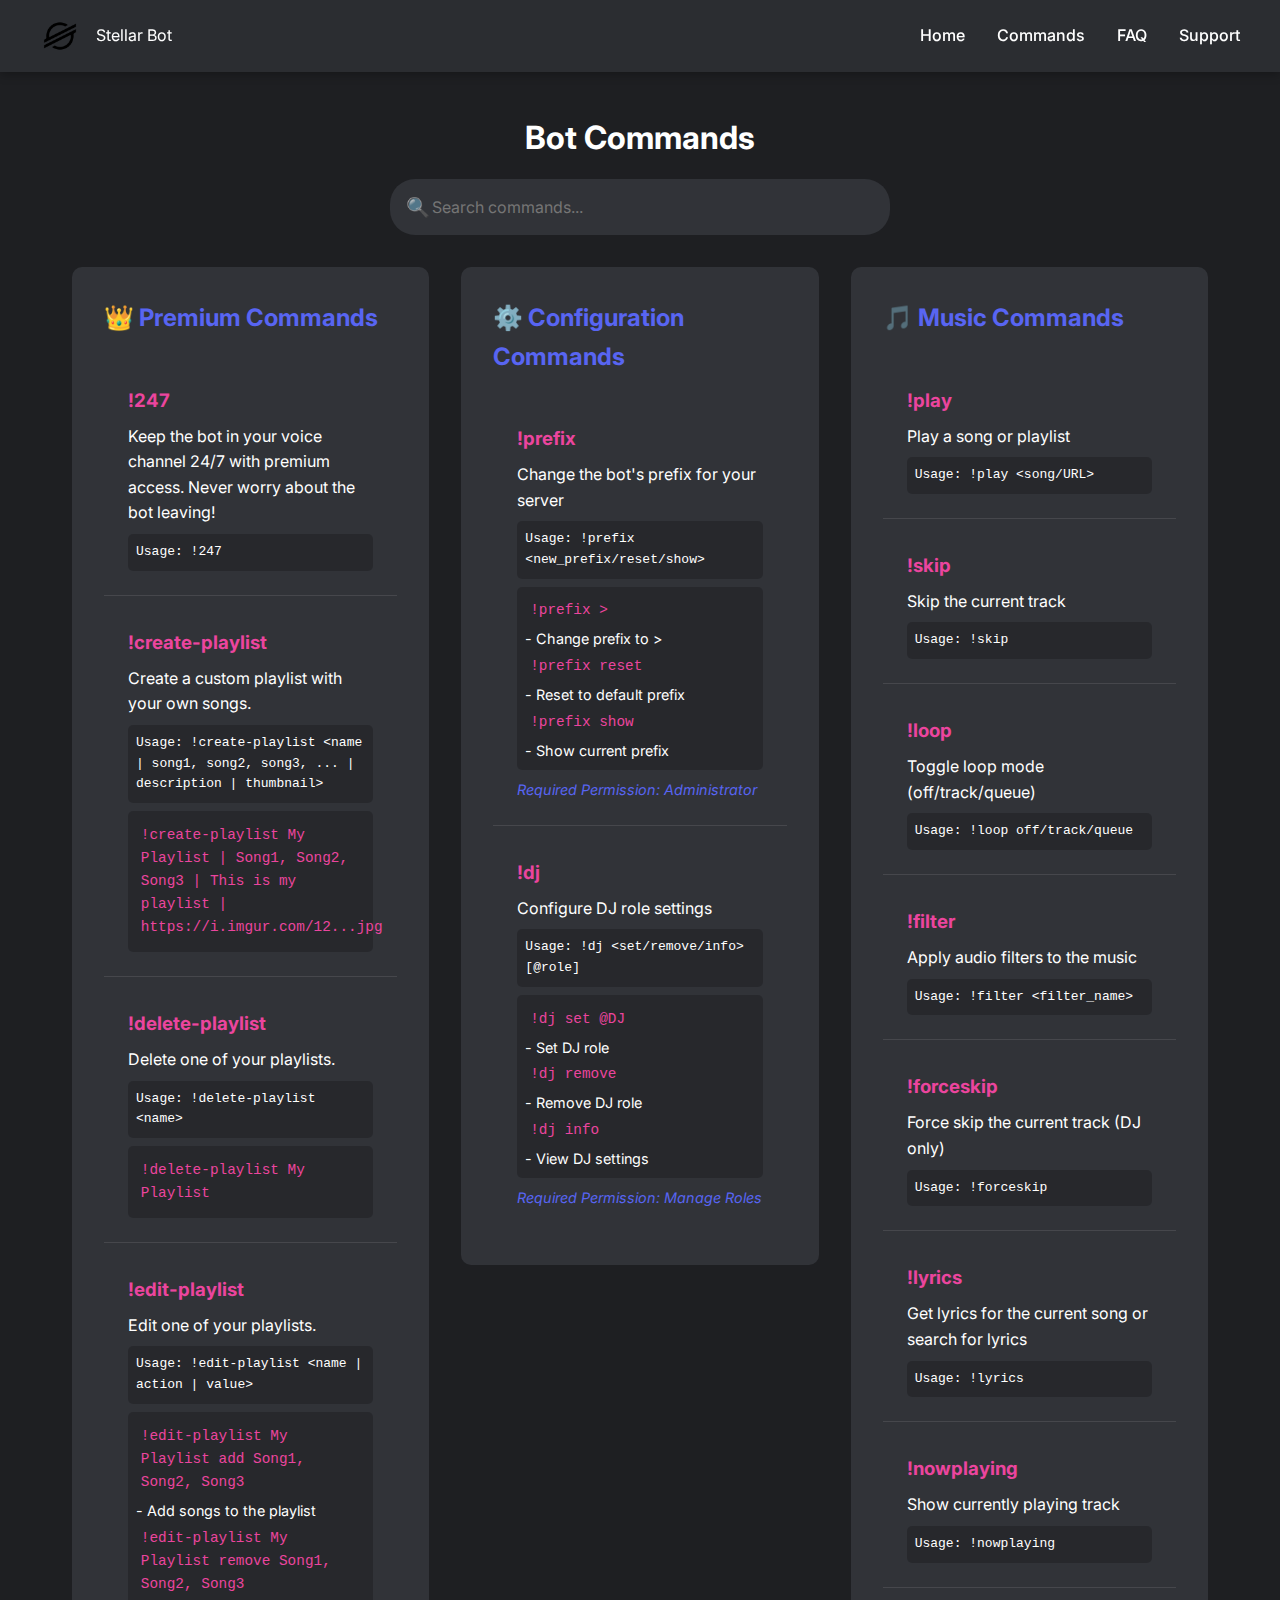
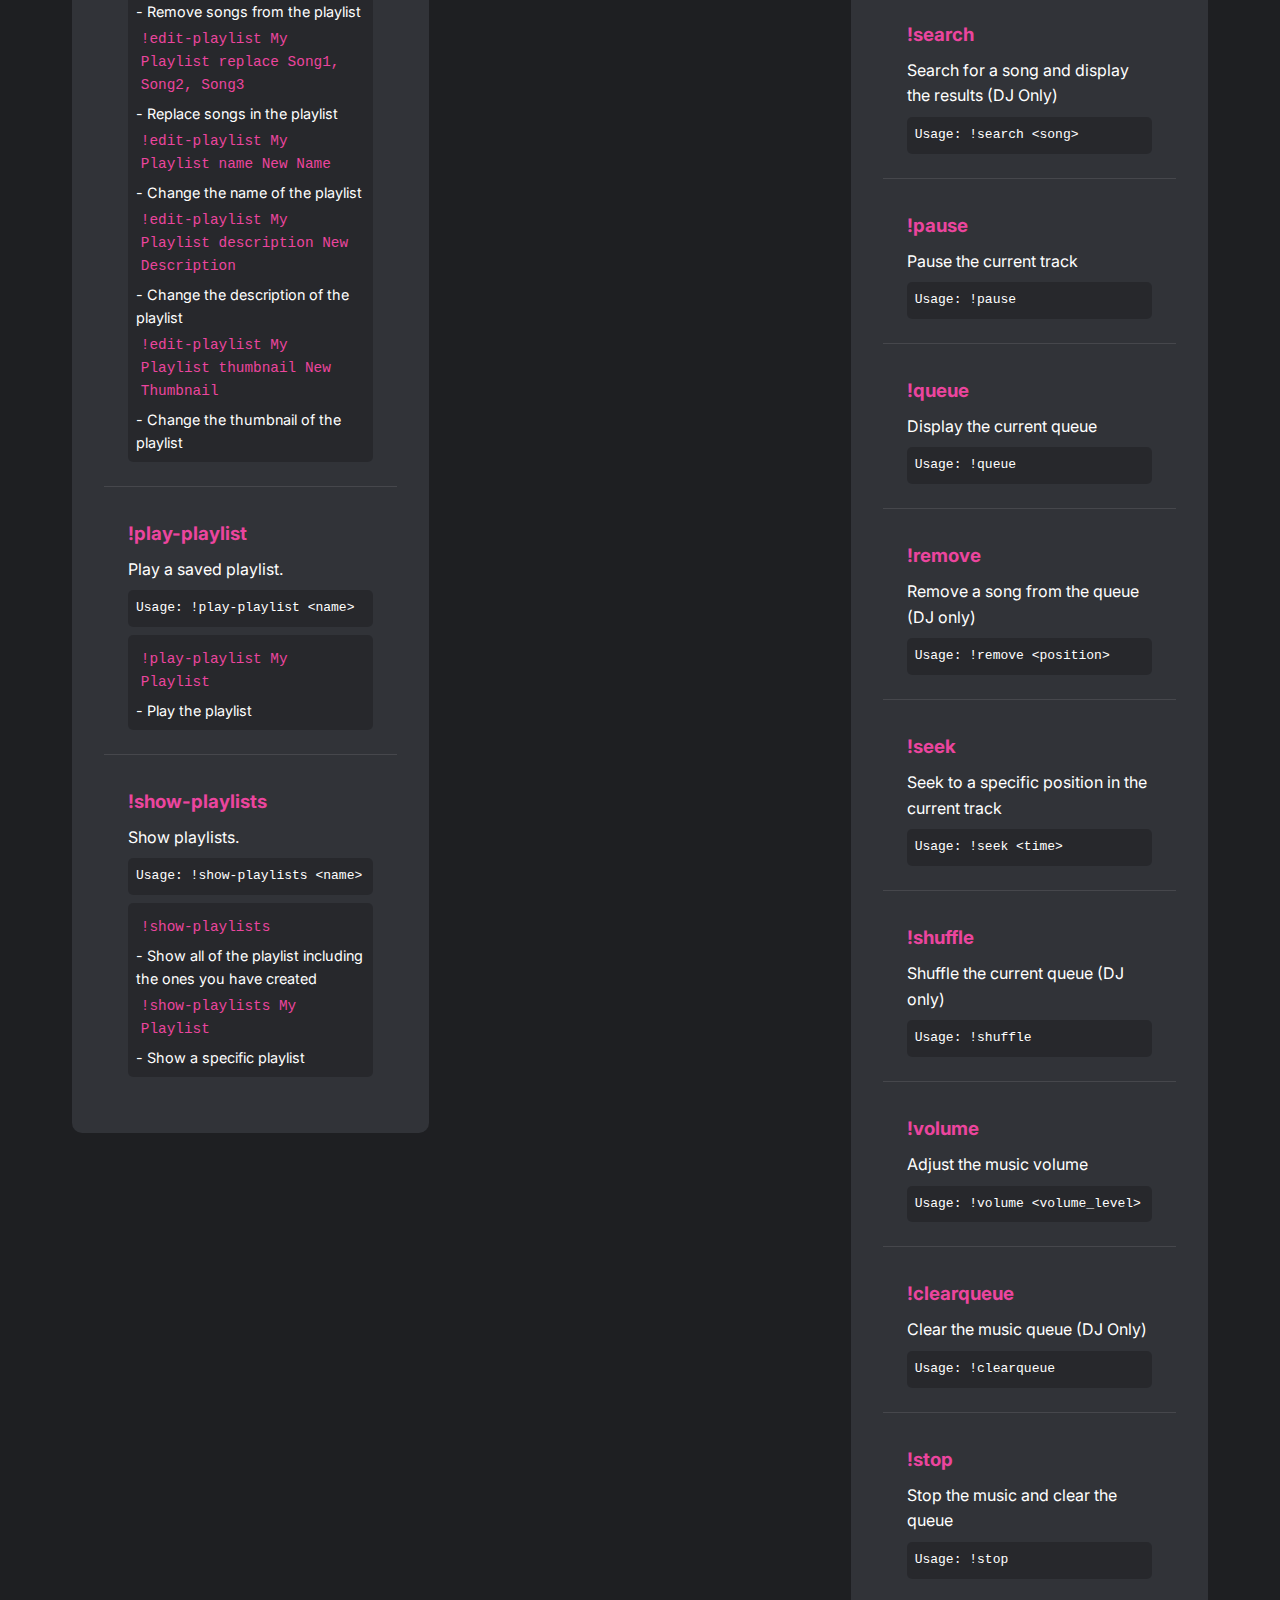
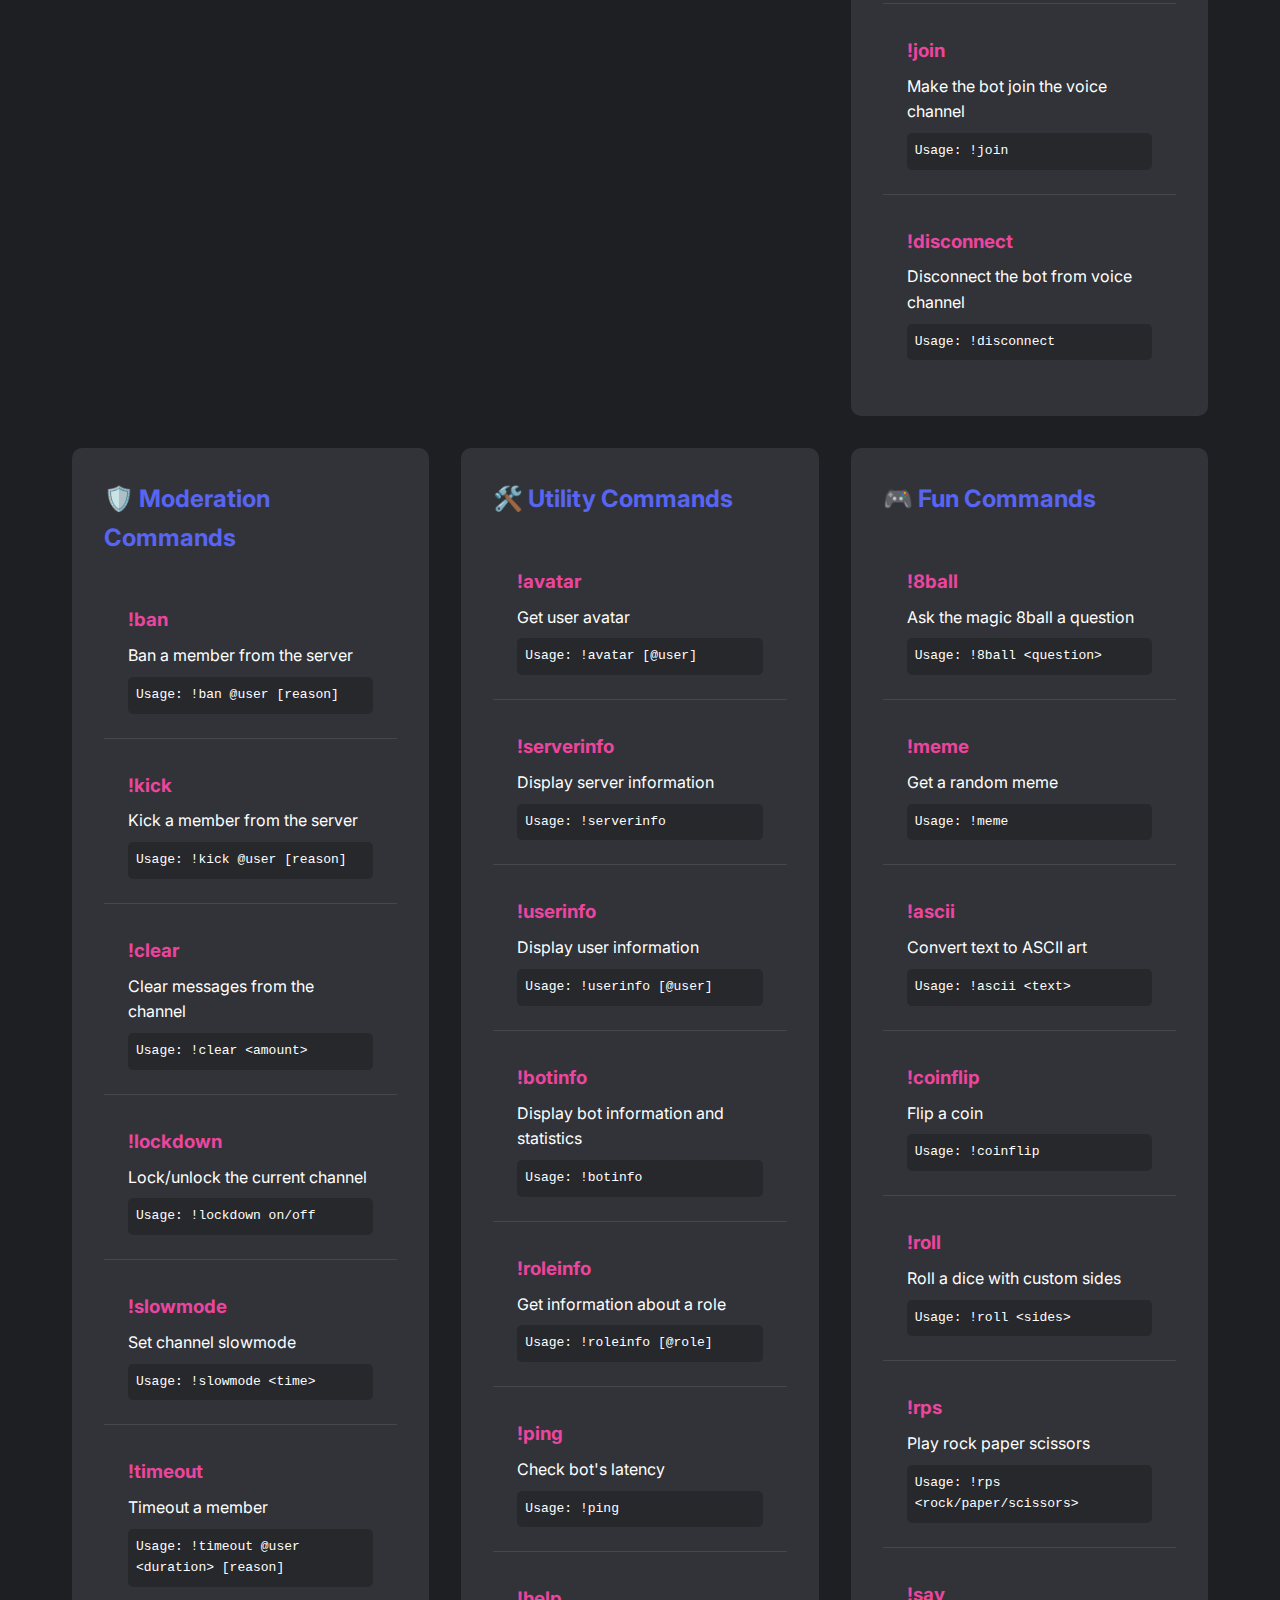
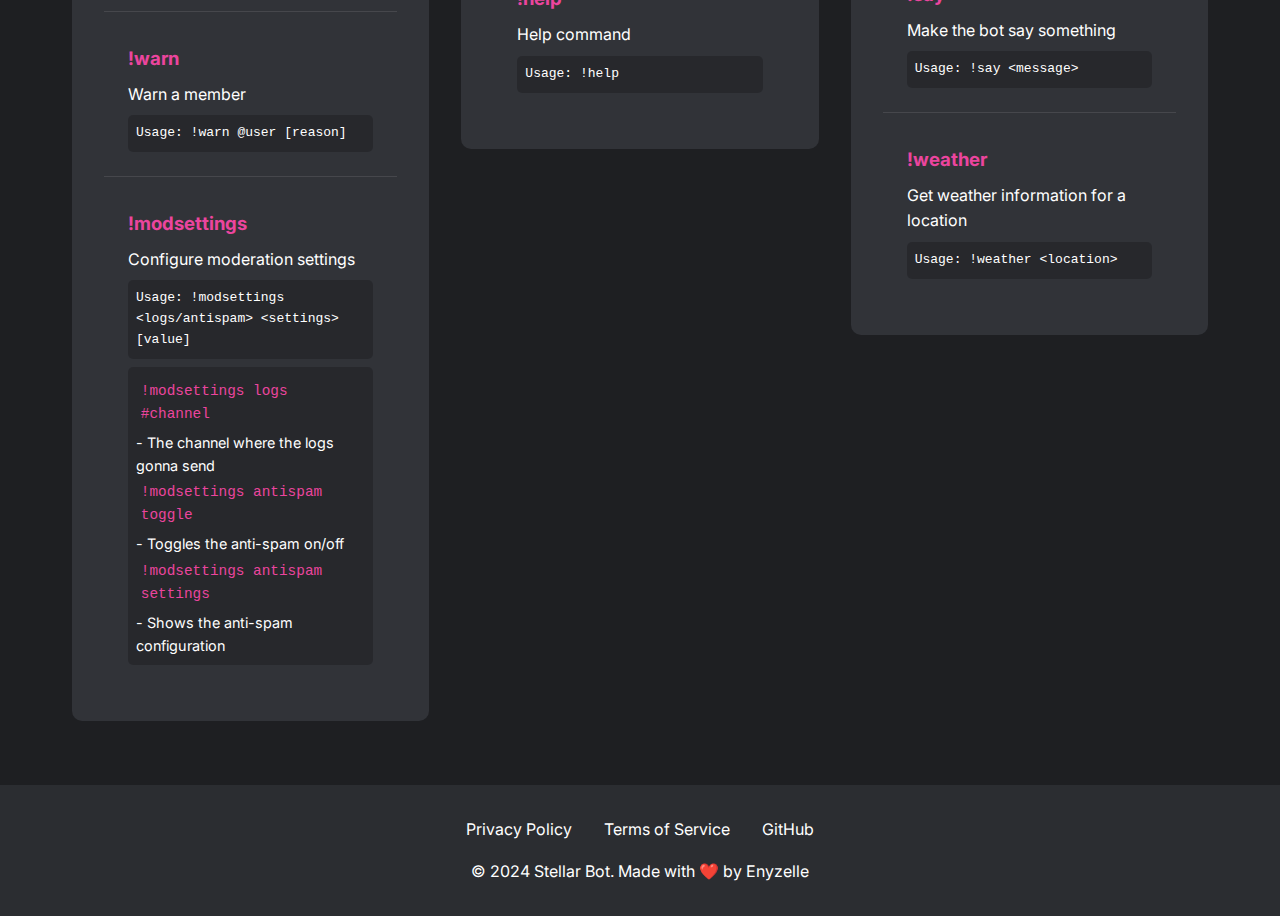
==== commit 4402b8c4: "Update commands.html" ====
--- a/commands.html
+++ b/commands.html
@@ -165,6 +165,11 @@
                         <span class="usage">Usage: !nowplaying</span>
                     </div>
                     <div class="command-item">
+                        <h3>!search</h3>
+                        <p>Search for a song and display the results (DJ Only)</p>
+                        <span class="usage">Usage: !search &lt;song&gt;</span>
+                    </div>
+                    <div class="command-item">
                         <h3>!pause</h3>
                         <p>Pause the current track</p>
                         <span class="usage">Usage: !pause</span>
